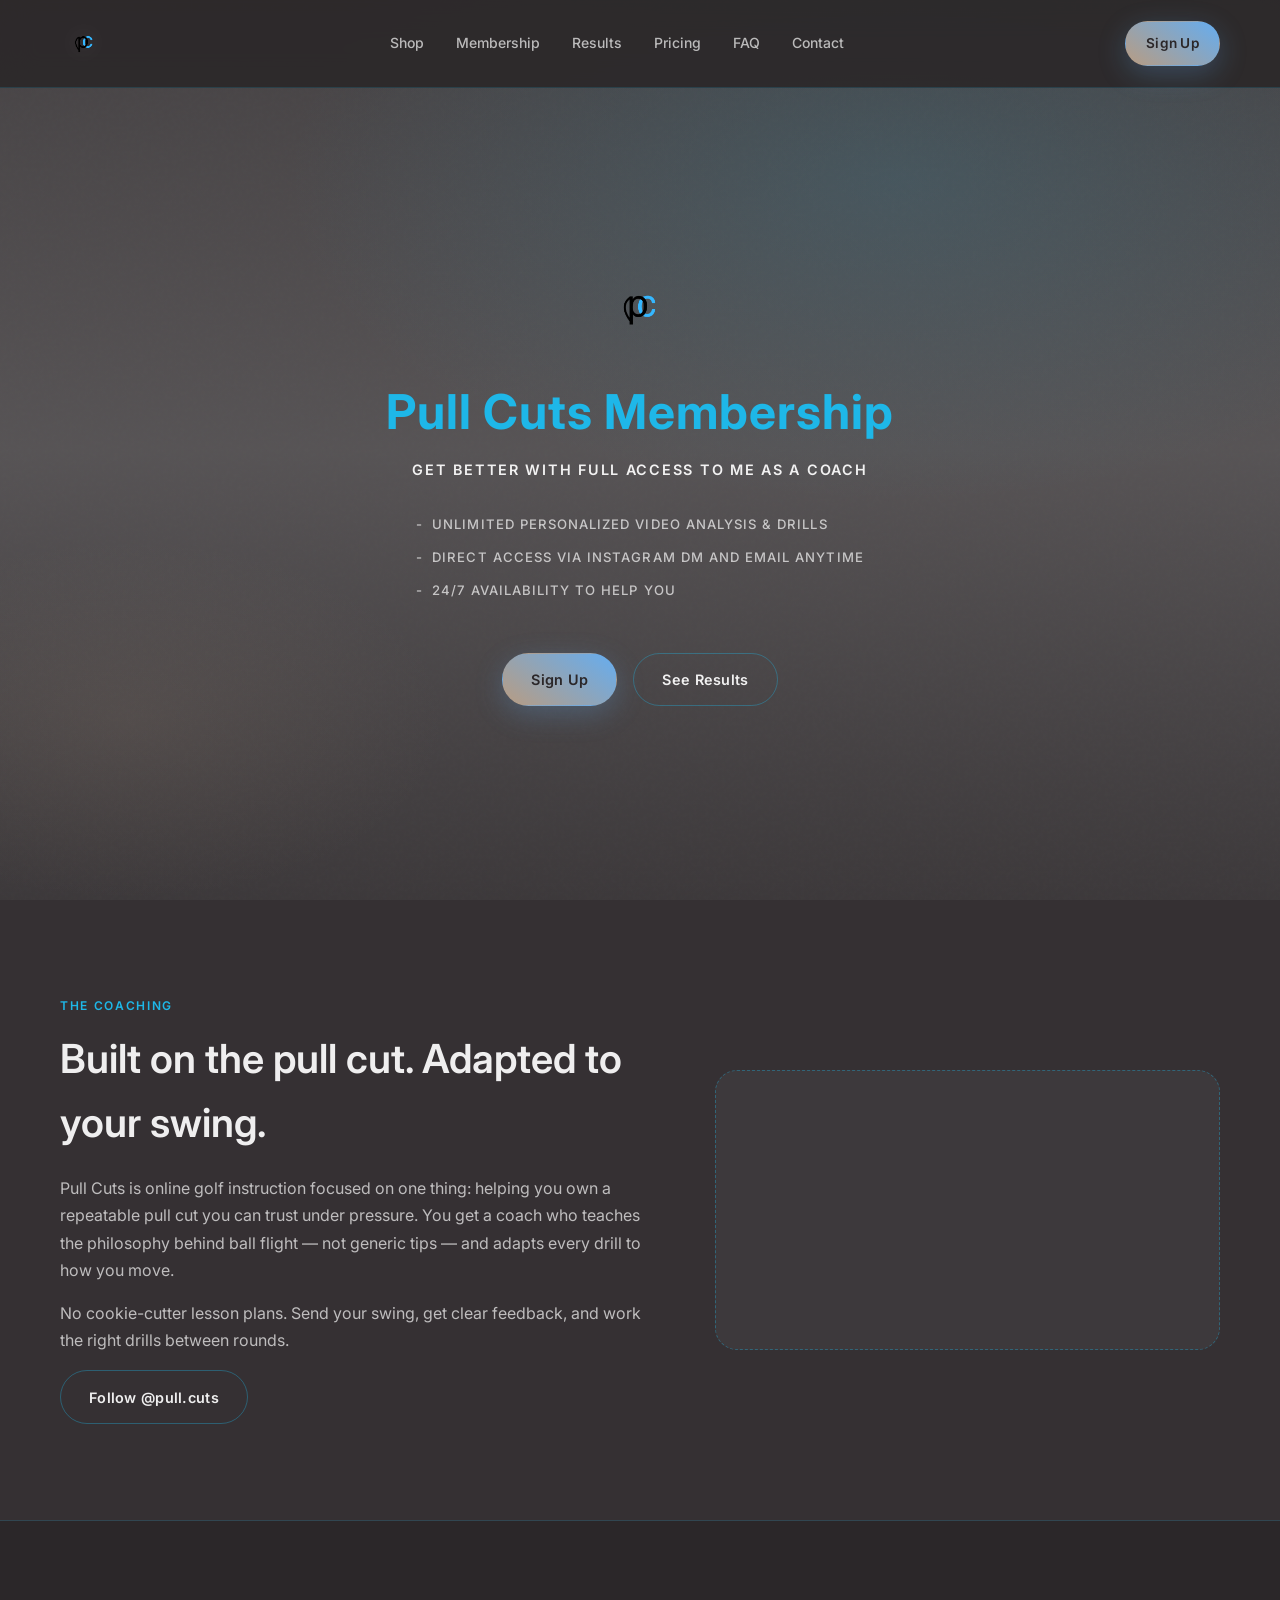
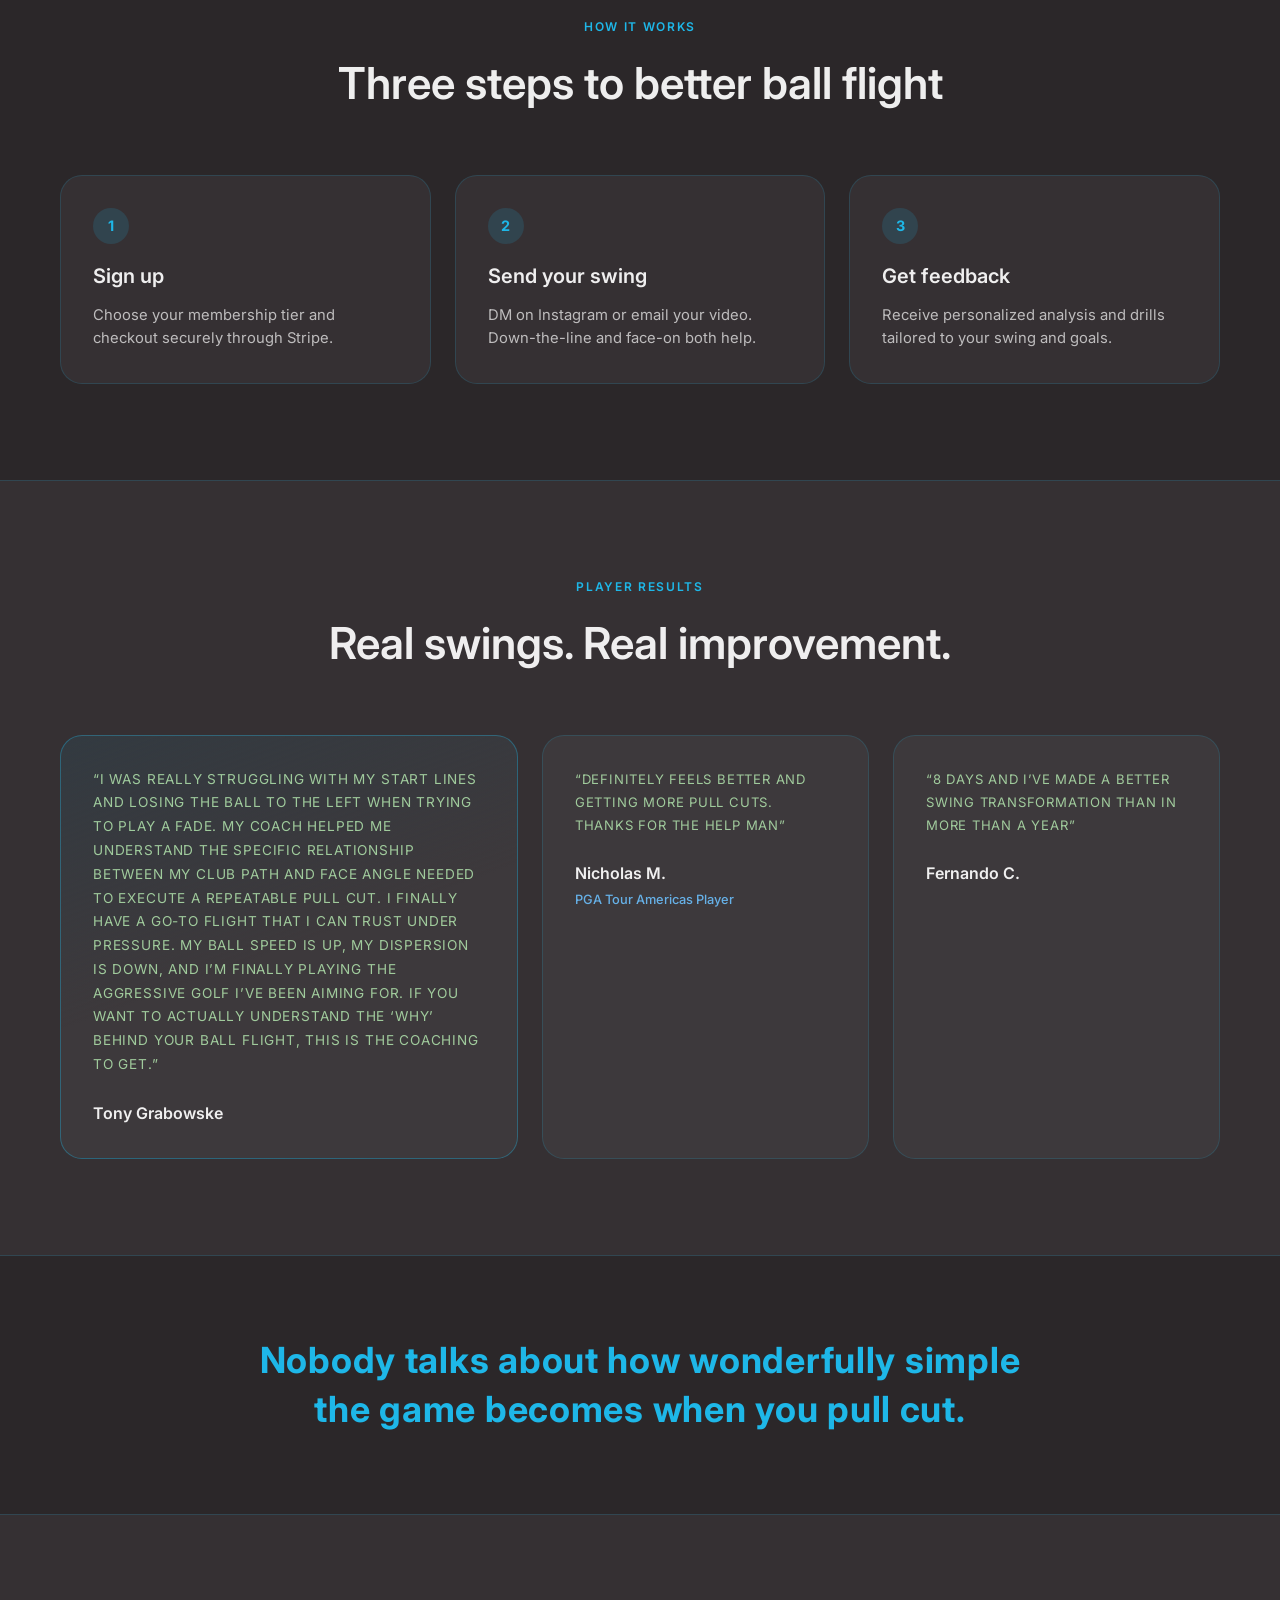
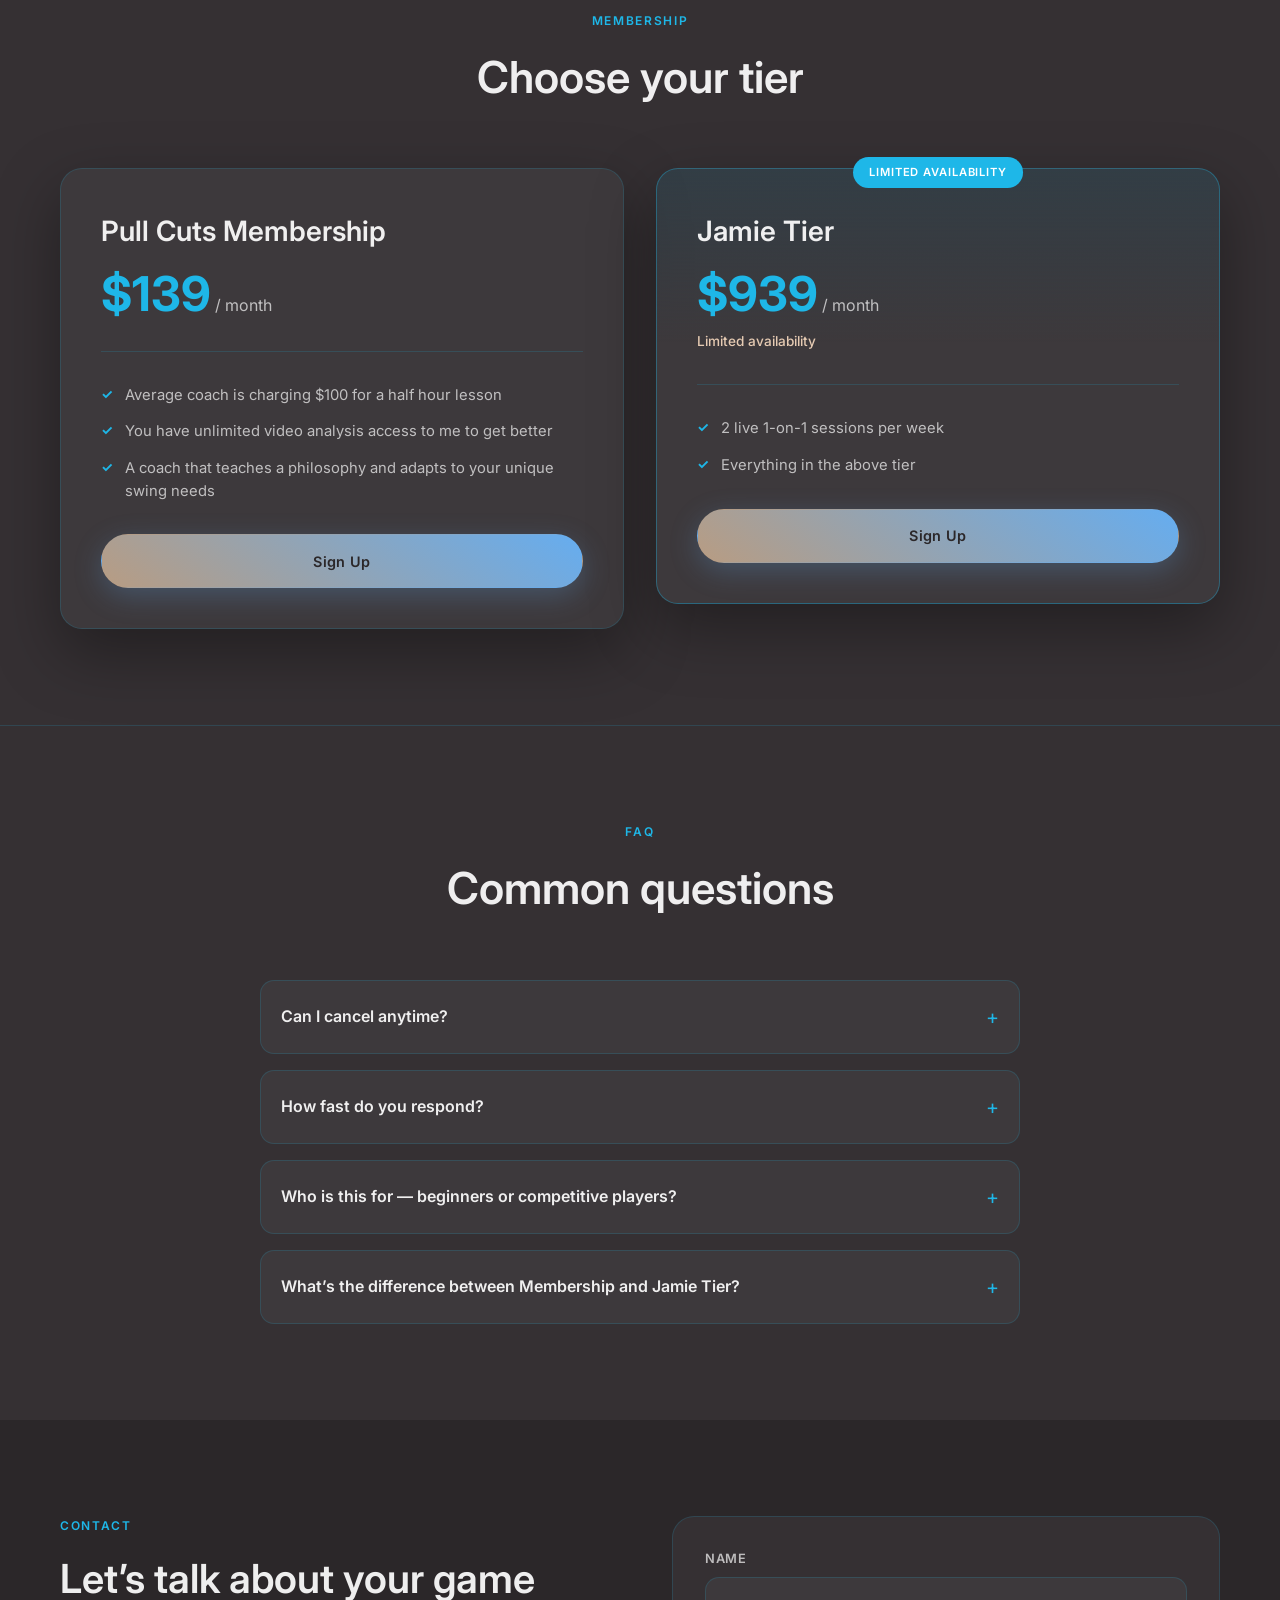
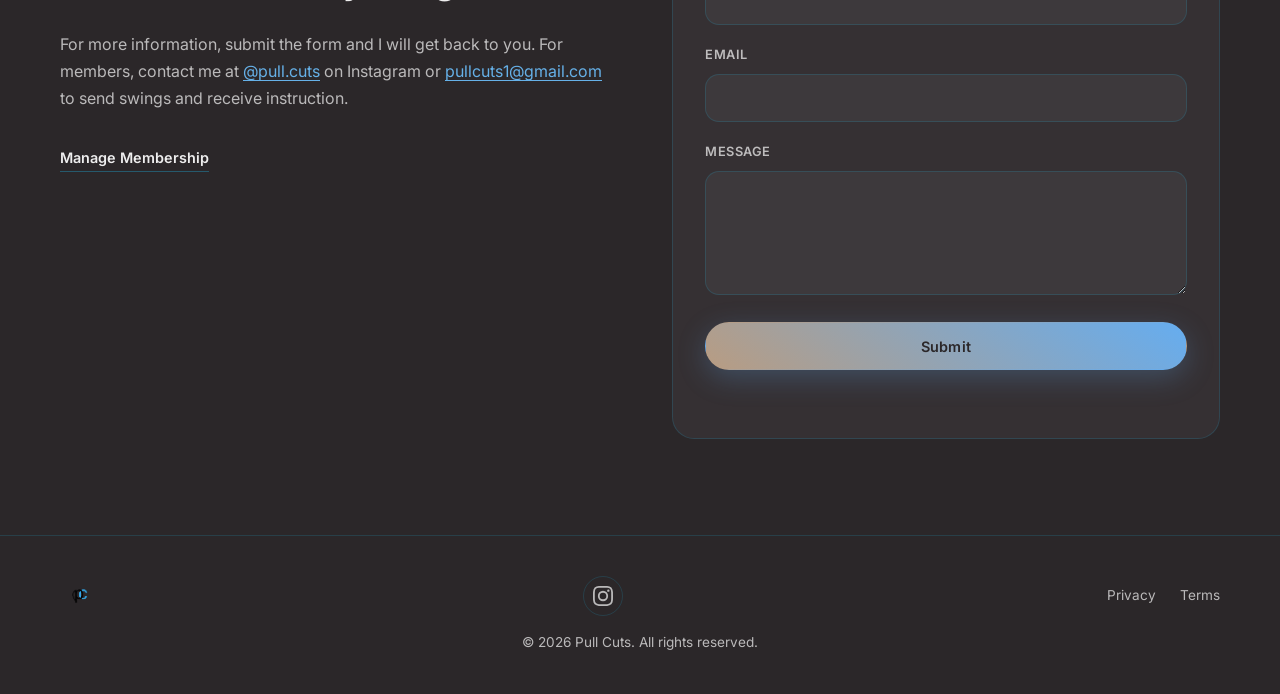
==== index.html @ 8ad73cc5 "Add FormSubmit contact form and Vercel config" ====
<!DOCTYPE html>
<html lang="en">
<head>
  <meta charset="UTF-8" />
  <meta name="viewport" content="width=device-width, initial-scale=1.0" />
  <meta name="description" content="Pull Cuts Membership — online golf coaching built around the pull cut. Unlimited video analysis, personalized drills, and direct access to your coach." />
  <title>Pull Cuts Membership | Online Golf Coaching</title>
  <link rel="canonical" href="https://pullcuts.com" />
  <meta property="og:site_name" content="Pull Cuts" />
  <meta property="og:title" content="Pull Cuts Membership | Online Golf Coaching" />
  <meta property="og:type" content="website" />
  <meta property="og:description" content="Get better with full access to pull-cut coaching. Unlimited video analysis, personalized drills, and 24/7 support." />
  <meta property="og:image" content="https://pullcuts.com/assets/images/card.jpg" />
  <meta property="og:image:type" content="image/jpeg" />
  <meta property="og:url" content="https://pullcuts.com" />
  <meta name="twitter:card" content="summary_large_image" />
  <meta name="twitter:title" content="Pull Cuts Membership | Online Golf Coaching" />
  <meta name="twitter:description" content="Get better with full access to pull-cut coaching. Unlimited video analysis, personalized drills, and 24/7 support." />
  <meta name="twitter:image" content="https://pullcuts.com/assets/images/card.jpg" />
  <link rel="icon" href="assets/images/logo.png" type="image/png" />
  <link rel="preconnect" href="https://fonts.googleapis.com" />
  <link rel="preconnect" href="https://fonts.gstatic.com" crossorigin />
  <link href="https://fonts.googleapis.com/css2?family=Inter:wght@400;500;600;700&display=swap" rel="stylesheet" />
  <link rel="stylesheet" href="styles.css" />
</head>
<body>
  <header class="site-header">
    <div class="container header-inner">
      <a href="index.html" class="logo">
        <img src="assets/images/logo.png" alt="Pull Cuts" width="161" height="77" loading="lazy" decoding="async" />
      </a>
      <nav class="nav" aria-label="Main navigation">
        <a href="https://0fpagn-va.myshopify.com/" target="_blank" rel="noopener noreferrer">Shop</a>
        <a href="#membership">Membership</a>
        <a href="#testimonials">Results</a>
        <a href="#pricing">Pricing</a>
        <a href="#faq">FAQ</a>
        <a href="#contact">Contact</a>
      </nav>
      <a href="https://buy.stripe.com/aFaaEXbLtb37dUzg8B7ss00" class="btn btn-primary btn-sm header-cta" target="_blank" rel="noopener noreferrer">Sign Up</a>
      <button class="menu-toggle" aria-label="Open menu" aria-expanded="false">
        <span></span>
        <span></span>
      </button>
    </div>
  </header>

  <main>
    <section id="membership" class="hero">
      <div class="hero-bg" aria-hidden="true"></div>
      <div class="container hero-content">
        <div class="hero-logo">
          <img src="assets/images/logo.png" alt="Pull Cuts" width="161" height="77" fetchpriority="high" decoding="async" />
        </div>
        <h1>Pull Cuts Membership</h1>
        <p class="hero-subtitle">Get better with full access to me as a coach</p>
        <ul class="hero-benefits">
          <li>Unlimited personalized video analysis &amp; drills</li>
          <li>Direct access via Instagram DM and email anytime</li>
          <li>24/7 availability to help you</li>
        </ul>
        <div class="hero-actions">
          <a href="https://buy.stripe.com/aFaaEXbLtb37dUzg8B7ss00" class="btn btn-primary" target="_blank" rel="noopener noreferrer">Sign Up</a>
          <a href="#testimonials" class="btn btn-ghost">See Results</a>
        </div>
      </div>
    </section>

    <section id="about" class="about">
      <div class="container about-grid">
        <div class="about-content">
          <p class="eyebrow">The Coaching</p>
          <h2>Built on the pull cut. Adapted to your swing.</h2>
          <p class="about-desc">Pull Cuts is online golf instruction focused on one thing: helping you own a repeatable pull cut you can trust under pressure. You get a coach who teaches the philosophy behind ball flight — not generic tips — and adapts every drill to how you move.</p>
          <p class="about-desc">No cookie-cutter lesson plans. Send your swing, get clear feedback, and work the right drills between rounds.</p>
          <a href="https://instagram.com/pull.cuts" class="btn btn-ghost" target="_blank" rel="noopener noreferrer">Follow @pull.cuts</a>
        </div>
        <div class="about-media" aria-hidden="true">
          <!-- drop coach-photo.jpg or embed sample swing analysis video here -->
        </div>
      </div>
    </section>

    <section id="how-it-works" class="how-it-works">
      <div class="container">
        <div class="section-header">
          <p class="eyebrow">How It Works</p>
          <h2>Three steps to better ball flight</h2>
        </div>
        <ol class="steps-grid">
          <li class="step-card">
            <span class="step-number">1</span>
            <h3>Sign up</h3>
            <p>Choose your membership tier and checkout securely through Stripe.</p>
          </li>
          <li class="step-card">
            <span class="step-number">2</span>
            <h3>Send your swing</h3>
            <p>DM on Instagram or email your video. Down-the-line and face-on both help.</p>
          </li>
          <li class="step-card">
            <span class="step-number">3</span>
            <h3>Get feedback</h3>
            <p>Receive personalized analysis and drills tailored to your swing and goals.</p>
          </li>
        </ol>
      </div>
    </section>

    <section id="testimonials" class="testimonials">
      <div class="container">
        <div class="section-header">
          <p class="eyebrow">Player Results</p>
          <h2>Real swings. Real improvement.</h2>
        </div>
        <div class="testimonial-grid">
          <blockquote class="testimonial-card featured">
            <p class="quote">&ldquo;I was really struggling with my start lines and losing the ball to the left when trying to play a fade. My coach helped me understand the specific relationship between my club path and face angle needed to execute a repeatable pull cut. I finally have a go-to flight that I can trust under pressure. My ball speed is up, my dispersion is down, and I&rsquo;m finally playing the aggressive golf I&rsquo;ve been aiming for. If you want to actually understand the &lsquo;why&rsquo; behind your ball flight, this is the coaching to get.&rdquo;</p>
            <footer>
              <cite>Tony Grabowske</cite>
            </footer>
          </blockquote>
          <blockquote class="testimonial-card">
            <p class="quote">&ldquo;Definitely feels better and getting more pull cuts. Thanks for the help man&rdquo;</p>
            <footer>
              <cite>Nicholas M.</cite>
              <span class="role">PGA Tour Americas Player</span>
            </footer>
          </blockquote>
          <blockquote class="testimonial-card">
            <p class="quote">&ldquo;8 days and I&rsquo;ve made a better swing transformation than in more than a year&rdquo;</p>
            <footer>
              <cite>Fernando C.</cite>
            </footer>
          </blockquote>
        </div>
      </div>
    </section>

    <section class="philosophy">
      <div class="container philosophy-inner">
        <p class="philosophy-quote">Nobody talks about how wonderfully simple the game becomes when you pull cut.</p>
      </div>
    </section>

    <section id="pricing" class="pricing">
      <div class="container">
        <div class="section-header">
          <p class="eyebrow">Membership</p>
          <h2>Choose your tier</h2>
        </div>
        <div class="pricing-grid">
          <article class="pricing-card">
            <div class="pricing-header">
              <h3>Pull Cuts Membership</h3>
              <div class="price">
                <span class="amount">$139</span>
                <span class="period">/ month</span>
              </div>
            </div>
            <ul class="pricing-features">
              <li>Average coach is charging $100 for a half hour lesson</li>
              <li>You have unlimited video analysis access to me to get better</li>
              <li>A coach that teaches a philosophy and adapts to your unique swing needs</li>
            </ul>
            <a href="https://buy.stripe.com/aFaaEXbLtb37dUzg8B7ss00" class="btn btn-primary btn-block" target="_blank" rel="noopener noreferrer">Sign Up</a>
          </article>

          <article class="pricing-card featured">
            <div class="badge">Limited Availability</div>
            <div class="pricing-header">
              <h3>Jamie Tier</h3>
              <div class="price">
                <span class="amount">$939</span>
                <span class="period">/ month</span>
              </div>
              <p class="slots">Limited availability</p>
            </div>
            <ul class="pricing-features">
              <li>2 live 1-on-1 sessions per week</li>
              <li>Everything in the above tier</li>
            </ul>
            <a href="https://buy.stripe.com/14A6oHeXF8UZbMr09D7ss01" class="btn btn-primary btn-block" target="_blank" rel="noopener noreferrer">Sign Up</a>
          </article>
        </div>
      </div>
    </section>

    <section id="faq" class="faq">
      <div class="container">
        <div class="section-header">
          <p class="eyebrow">FAQ</p>
          <h2>Common questions</h2>
        </div>
        <div class="faq-list">
          <details class="faq-item">
            <summary>Can I cancel anytime?</summary>
            <p>Yes. Manage your subscription through the Stripe billing portal. You can cancel before your next billing cycle — no long-term contracts.</p>
          </details>
          <details class="faq-item">
            <summary>How fast do you respond?</summary>
            <p>Most swing reviews are returned within 24–48 hours. Jamie Tier members with live sessions get priority scheduling for weekly calls.</p>
          </details>
          <details class="faq-item">
            <summary>Who is this for — beginners or competitive players?</summary>
            <p>Both. The pull-cut philosophy scales from players learning ball-flight basics to competitive golfers who need a trusted shot shape under pressure.</p>
          </details>
          <details class="faq-item">
            <summary>What&rsquo;s the difference between Membership and Jamie Tier?</summary>
            <p>Membership ($139/mo) includes unlimited async video analysis and drills via Instagram or email. Jamie Tier ($939/mo) adds two live 1-on-1 sessions per week on top of everything in Membership.</p>
          </details>
        </div>
      </div>
    </section>

    <section id="contact" class="contact">
      <div class="container contact-grid">
        <div class="contact-info">
          <p class="eyebrow">Contact</p>
          <h2>Let&rsquo;s talk about your game</h2>
          <p class="contact-desc">For more information, submit the form and I will get back to you. For members, contact me at <a href="https://instagram.com/pull.cuts" target="_blank" rel="noopener noreferrer">@pull.cuts</a> on Instagram or <a href="mailto:pullcuts1@gmail.com">pullcuts1@gmail.com</a> to send swings and receive instruction.</p>
          <a href="https://billing.stripe.com/p/login/aFaaEXbLtb37dUzg8B7ss00" class="manage-link" target="_blank" rel="noopener noreferrer">Manage Membership</a>
        </div>
        <form class="contact-form" id="contact-form" action="https://formsubmit.co/pullcuts1@gmail.com" method="POST" novalidate>
          <input type="hidden" name="_subject" value="Pull Cuts Inquiry" />
          <input type="hidden" name="_captcha" value="false" />
          <input type="hidden" name="_template" value="table" />
          <input type="text" name="_honey" class="form-honeypot" tabindex="-1" autocomplete="off" aria-hidden="true" />
          <div class="form-group">
            <label for="name">Name</label>
            <input type="text" id="name" name="name" required autocomplete="name" />
          </div>
          <div class="form-group">
            <label for="email">Email</label>
            <input type="email" id="email" name="email" required autocomplete="email" />
          </div>
          <div class="form-group">
            <label for="message">Message</label>
            <textarea id="message" name="message" rows="5" required></textarea>
          </div>
          <button type="submit" class="btn btn-primary btn-block">Submit</button>
          <p class="form-status" id="form-status" role="status" aria-live="polite"></p>
        </form>
      </div>
    </section>
  </main>

  <footer class="site-footer">
    <div class="container footer-inner">
      <a href="index.html" class="footer-brand">
        <img src="assets/images/logo.png" alt="Pull Cuts" width="120" height="57" loading="lazy" decoding="async" />
      </a>
      <ul class="footer-social">
        <li>
          <a href="https://instagram.com/pull.cuts" target="_blank" rel="noopener noreferrer" aria-label="Pull Cuts on Instagram">
            <svg width="20" height="20" viewBox="0 0 24 24" fill="currentColor" aria-hidden="true">
              <path d="M12 2.163c3.204 0 3.584.012 4.85.07 3.252.148 4.771 1.691 4.919 4.919.058 1.265.069 1.645.069 4.849 0 3.205-.012 3.584-.069 4.849-.149 3.225-1.664 4.771-4.919 4.919-1.266.058-1.644.07-4.85.07-3.204 0-3.584-.012-4.849-.07-3.26-.149-4.771-1.699-4.919-4.92-.058-1.265-.07-1.644-.07-4.849 0-3.204.013-3.583.07-4.849.149-3.227 1.664-4.771 4.919-4.919 1.266-.057 1.645-.069 4.849-.069zM12 0C8.741 0 8.333.014 7.053.072 2.695.272.273 2.69.073 7.052.014 8.333 0 8.741 0 12c0 3.259.014 3.668.072 4.948.2 4.358 2.618 6.78 6.98 6.98C8.333 23.986 8.741 24 12 24c3.259 0 3.668-.014 4.948-.072 4.354-.2 6.782-2.618 6.979-6.98.059-1.28.073-1.689.073-4.948 0-3.259-.014-3.667-.072-4.947-.196-4.354-2.617-6.78-6.979-6.98C15.668.014 15.259 0 12 0zm0 5.838a6.162 6.162 0 100 12.324 6.162 6.162 0 000-12.324zM12 16a4 4 0 110-8 4 4 0 010 8zm6.406-11.845a1.44 1.44 0 100 2.881 1.44 1.44 0 000-2.881z"/>
            </svg>
          </a>
        </li>
      </ul>
      <nav class="footer-legal" aria-label="Legal">
        <a href="privacy.html">Privacy</a>
        <a href="terms.html">Terms</a>
      </nav>
      <p class="copyright">&copy; <span id="year"></span> Pull Cuts. All rights reserved.</p>
    </div>
  </footer>

  <script src="script.js"></script>
</body>
</html>
---- styles.css ----
:root {
  --bg-deep: #2b2729;
  --bg-card: #353033;
  --bg-elevated: #3d393c;
  --border: rgba(30, 183, 232, 0.16);
  --border-strong: rgba(30, 183, 232, 0.35);
  --cyan: #1eb7e8;
  --cyan-light: #66b1e8;
  --tan: #b89c82;
  --tan-light: #e6cbb3;
  --testimonial: #b1e3ac;
  --text: rgba(255, 255, 255, 0.92);
  --text-muted: rgba(255, 255, 255, 0.68);
  --white: #ffffff;
  --shadow: 0 24px 64px rgba(0, 0, 0, 0.35);
  --radius: 14px;
  --radius-lg: 22px;
  --font-display: "Inter", system-ui, sans-serif;
  --font-body: "Inter", system-ui, sans-serif;
  --max-width: 1160px;
  --header-height: 88px;
}

*,
*::before,
*::after {
  box-sizing: border-box;
  margin: 0;
  padding: 0;
}

html {
  scroll-behavior: smooth;
}

[id] {
  scroll-margin-top: calc(var(--header-height) + 1rem);
}

@media (prefers-reduced-motion: reduce) {
  html {
    scroll-behavior: auto;
  }

  *,
  *::before,
  *::after {
    animation-duration: 0.01ms !important;
    animation-iteration-count: 1 !important;
    transition-duration: 0.01ms !important;
  }

  .btn:hover {
    transform: none;
  }
}

body {
  font-family: var(--font-body);
  background: var(--bg-deep);
  color: var(--text);
  line-height: 1.6;
  -webkit-font-smoothing: antialiased;
}

img {
  max-width: 100%;
  display: block;
}

a {
  color: var(--cyan-light);
  text-decoration: none;
  transition: color 0.2s ease;
}

a:hover {
  color: var(--white);
}

.container {
  width: min(100% - 2.5rem, var(--max-width));
  margin-inline: auto;
}

.eyebrow {
  font-size: 0.75rem;
  font-weight: 600;
  letter-spacing: 0.14em;
  text-transform: uppercase;
  color: var(--cyan);
  margin-bottom: 0.75rem;
}

/* Buttons */

.btn {
  display: inline-flex;
  align-items: center;
  justify-content: center;
  gap: 0.5rem;
  padding: 0.9rem 1.75rem;
  border-radius: 999px;
  font-family: var(--font-body);
  font-size: 0.9rem;
  font-weight: 600;
  letter-spacing: 0.02em;
  border: 1px solid transparent;
  cursor: pointer;
  transition: transform 0.2s ease, background 0.2s ease, border-color 0.2s ease, box-shadow 0.2s ease;
}

.btn:hover {
  transform: translateY(-1px);
}

.btn-primary {
  background: linear-gradient(215deg, #65adf0 0%, var(--tan) 100%);
  color: #2b2729;
  box-shadow: 0 8px 28px rgba(101, 173, 240, 0.25);
}

.btn-primary:hover {
  color: #2b2729;
  box-shadow: 0 12px 36px rgba(101, 173, 240, 0.35);
}

.btn-ghost {
  background: transparent;
  color: var(--text);
  border-color: var(--border-strong);
}

.btn-ghost:hover {
  background: rgba(255, 255, 255, 0.04);
  color: var(--white);
}

.btn-sm {
  padding: 0.65rem 1.25rem;
  font-size: 0.85rem;
}

.btn-block {
  width: 100%;
}

/* Header */

.site-header {
  position: fixed;
  top: 0;
  left: 0;
  right: 0;
  z-index: 100;
  height: var(--header-height);
  background: rgba(43, 39, 41, 0.9);
  backdrop-filter: blur(16px);
  border-bottom: 1px solid var(--border);
}

.header-inner {
  display: flex;
  align-items: center;
  justify-content: space-between;
  height: 100%;
  gap: 1.5rem;
}

.logo {
  display: flex;
  align-items: center;
  flex-shrink: 0;
}

.logo img {
  height: 48px;
  width: auto;
  display: block;
}

.site-header .logo img {
  filter: drop-shadow(0 0 12px rgba(255, 255, 255, 0.15));
}

.nav {
  display: flex;
  gap: 2rem;
}

.nav a {
  color: var(--text-muted);
  font-size: 0.875rem;
  font-weight: 500;
}

.nav a:hover {
  color: var(--text);
}

.menu-toggle {
  display: none;
  flex-direction: column;
  gap: 6px;
  background: none;
  border: none;
  cursor: pointer;
  padding: 4px;
}

.menu-toggle span {
  display: block;
  width: 22px;
  height: 2px;
  background: var(--text);
  border-radius: 2px;
  transition: transform 0.2s ease, opacity 0.2s ease;
}

/* Hero */

.hero {
  position: relative;
  min-height: 100vh;
  display: flex;
  align-items: center;
  padding: calc(var(--header-height) + 4rem) 0 5rem;
  overflow: hidden;
}

.hero-bg {
  position: absolute;
  inset: 0;
  background:
    radial-gradient(ellipse 80% 60% at 70% 20%, rgba(30, 183, 232, 0.12) 0%, transparent 60%),
    radial-gradient(ellipse 50% 40% at 10% 80%, rgba(184, 156, 130, 0.1) 0%, transparent 50%),
    linear-gradient(180deg, rgba(43, 39, 41, 0.88) 0%, rgba(49, 45, 47, 0.82) 50%, rgba(43, 39, 41, 0.92) 100%),
    url("assets/images/hero-bg.jpg") center / cover no-repeat;
}

.hero-bg::after {
  content: "";
  position: absolute;
  inset: 0;
  background-image: url("data:image/svg+xml,%3Csvg viewBox='0 0 256 256' xmlns='http://www.w3.org/2000/svg'%3E%3Cfilter id='n'%3E%3CfeTurbulence type='fractalNoise' baseFrequency='0.85' numOctaves='4' stitchTiles='stitch'/%3E%3C/filter%3E%3Crect width='100%25' height='100%25' filter='url(%23n)' opacity='0.04'/%3E%3C/svg%3E");
  opacity: 0.5;
  pointer-events: none;
}

.hero-content {
  position: relative;
  max-width: 760px;
  margin-inline: auto;
  text-align: center;
}

.hero-logo {
  display: flex;
  justify-content: center;
  margin-bottom: 2rem;
}

.hero-logo img {
  height: clamp(64px, 12vw, 88px);
  width: auto;
}

.hero h1 {
  font-family: var(--font-display);
  font-size: clamp(2rem, 5vw, 3rem);
  font-weight: 700;
  line-height: 1.1;
  letter-spacing: 0.02em;
  color: var(--cyan);
  margin-bottom: 1.25rem;
}

.hero-subtitle {
  font-size: 0.9rem;
  font-weight: 600;
  letter-spacing: 0.12em;
  text-transform: uppercase;
  color: var(--text);
  margin-bottom: 2rem;
}

.hero-benefits {
  list-style: none;
  margin-bottom: 2.5rem;
  display: inline-block;
  text-align: left;
}

.hero-benefits li {
  position: relative;
  padding-left: 1rem;
  margin-bottom: 0.75rem;
  font-size: 0.82rem;
  font-weight: 500;
  letter-spacing: 0.08em;
  text-transform: uppercase;
  color: var(--text-muted);
}

.hero-benefits li::before {
  content: "-";
  position: absolute;
  left: 0;
  color: var(--text-muted);
}

.hero-actions {
  display: flex;
  flex-wrap: wrap;
  gap: 1rem;
  justify-content: center;
}

/* About */

.about {
  padding: 6rem 0;
  background: var(--bg-card);
  border-bottom: 1px solid var(--border);
}

.about-grid {
  display: grid;
  grid-template-columns: 1.2fr 1fr;
  gap: 3rem;
  align-items: center;
}

.about-content h2 {
  font-family: var(--font-display);
  font-size: clamp(1.75rem, 3.5vw, 2.5rem);
  font-weight: 600;
  margin-bottom: 1.25rem;
}

.about-desc {
  color: var(--text-muted);
  margin-bottom: 1rem;
  line-height: 1.7;
}

.about-media {
  min-height: 280px;
  border-radius: var(--radius-lg);
  border: 1px dashed var(--border-strong);
  background: var(--bg-elevated);
}

/* How it works */

.how-it-works {
  padding: 6rem 0;
}

.steps-grid {
  list-style: none;
  display: grid;
  grid-template-columns: repeat(3, 1fr);
  gap: 1.5rem;
}

.step-card {
  background: var(--bg-card);
  border: 1px solid var(--border);
  border-radius: var(--radius-lg);
  padding: 2rem;
}

.step-number {
  display: inline-flex;
  align-items: center;
  justify-content: center;
  width: 2.25rem;
  height: 2.25rem;
  border-radius: 50%;
  background: rgba(30, 183, 232, 0.15);
  color: var(--cyan);
  font-weight: 700;
  font-size: 0.9rem;
  margin-bottom: 1rem;
}

.step-card h3 {
  font-family: var(--font-display);
  font-size: 1.25rem;
  font-weight: 600;
  margin-bottom: 0.75rem;
}

.step-card p {
  color: var(--text-muted);
  font-size: 0.925rem;
  line-height: 1.6;
}

/* Section shared */

.section-header {
  text-align: center;
  margin-bottom: 3.5rem;
}

.section-header h2 {
  font-family: var(--font-display);
  font-size: clamp(2rem, 4vw, 2.75rem);
  font-weight: 600;
}

/* Testimonials */

.testimonials {
  padding: 6rem 0;
  background: var(--bg-card);
  border-block: 1px solid var(--border);
}

.testimonial-grid {
  display: grid;
  grid-template-columns: 1.4fr 1fr 1fr;
  gap: 1.5rem;
  align-items: start;
}

.testimonial-card {
  background: var(--bg-elevated);
  border: 1px solid var(--border);
  border-radius: var(--radius-lg);
  padding: 2rem;
  height: 100%;
}

.testimonial-card.featured {
  border-color: var(--border-strong);
  background: linear-gradient(160deg, rgba(30, 183, 232, 0.08) 0%, var(--bg-elevated) 50%);
}

.testimonial-card .quote {
  font-size: 0.82rem;
  line-height: 1.75;
  letter-spacing: 0.06em;
  text-transform: uppercase;
  color: rgba(177, 227, 172, 0.86);
  margin-bottom: 1.5rem;
}

.testimonial-card.featured .quote {
  font-size: 0.85rem;
}

.testimonial-card cite {
  font-style: normal;
  font-weight: 600;
  color: var(--text);
  display: block;
}

.testimonial-card .role {
  display: block;
  font-size: 0.8rem;
  color: var(--cyan-light);
  margin-top: 0.25rem;
  font-weight: 500;
}

/* Philosophy */

.philosophy {
  padding: 5rem 0;
}

.philosophy-inner {
  text-align: center;
  max-width: 800px;
}

.philosophy-quote {
  font-family: var(--font-display);
  font-size: clamp(1.5rem, 3.5vw, 2.25rem);
  font-weight: 700;
  line-height: 1.35;
  letter-spacing: 0.02em;
  color: var(--cyan);
}

/* Pricing */

.pricing {
  padding: 6rem 0;
  background: var(--bg-card);
  border-top: 1px solid var(--border);
}

.pricing-grid {
  display: grid;
  grid-template-columns: repeat(2, 1fr);
  gap: 2rem;
  align-items: start;
}

.pricing-card {
  position: relative;
  background: var(--bg-elevated);
  border: 1px solid var(--border);
  border-radius: var(--radius-lg);
  padding: 2.5rem;
  box-shadow: var(--shadow);
}

.pricing-card.featured {
  border-color: var(--border-strong);
  background: linear-gradient(180deg, rgba(30, 183, 232, 0.1) 0%, var(--bg-elevated) 40%);
}

.pricing-card .badge {
  position: absolute;
  top: -12px;
  left: 50%;
  transform: translateX(-50%);
  background: var(--cyan);
  color: var(--white);
  font-size: 0.7rem;
  font-weight: 600;
  letter-spacing: 0.08em;
  text-transform: uppercase;
  padding: 0.4rem 1rem;
  border-radius: 999px;
  white-space: nowrap;
}

.pricing-header {
  margin-bottom: 2rem;
  padding-bottom: 2rem;
  border-bottom: 1px solid var(--border);
}

.pricing-header h3 {
  font-family: var(--font-display);
  font-size: 1.75rem;
  font-weight: 600;
  margin-bottom: 1rem;
}

.price {
  display: flex;
  align-items: baseline;
  gap: 0.25rem;
}

.price .amount {
  font-family: var(--font-display);
  font-size: 3rem;
  font-weight: 700;
  color: var(--cyan);
  line-height: 1;
}

.price .period {
  font-size: 1rem;
  color: var(--text-muted);
}

.slots {
  margin-top: 0.75rem;
  font-size: 0.85rem;
  color: var(--tan-light);
  font-weight: 500;
}

.pricing-features {
  list-style: none;
  margin-bottom: 2rem;
}

.pricing-features li {
  position: relative;
  padding-left: 1.5rem;
  margin-bottom: 0.85rem;
  font-size: 0.925rem;
  color: var(--text-muted);
  line-height: 1.55;
}

.pricing-features li::before {
  content: "✓";
  position: absolute;
  left: 0;
  color: var(--cyan);
  font-weight: 700;
  font-size: 0.85rem;
}

/* FAQ */

.faq {
  padding: 6rem 0;
  background: var(--bg-card);
  border-top: 1px solid var(--border);
}

.faq-list {
  max-width: 760px;
  margin-inline: auto;
  display: flex;
  flex-direction: column;
  gap: 1rem;
}

.faq-item {
  background: var(--bg-elevated);
  border: 1px solid var(--border);
  border-radius: var(--radius);
  padding: 0 1.25rem;
}

.faq-item summary {
  cursor: pointer;
  font-weight: 600;
  padding: 1.25rem 0;
  list-style: none;
  display: flex;
  align-items: center;
  justify-content: space-between;
  gap: 1rem;
}

.faq-item summary::-webkit-details-marker {
  display: none;
}

.faq-item summary::after {
  content: "+";
  color: var(--cyan);
  font-size: 1.25rem;
  font-weight: 400;
  flex-shrink: 0;
}

.faq-item[open] summary::after {
  content: "−";
}

.faq-item p {
  color: var(--text-muted);
  padding-bottom: 1.25rem;
  line-height: 1.65;
  font-size: 0.925rem;
}

/* Contact */

.contact {
  padding: 6rem 0;
}

.contact-grid {
  display: grid;
  grid-template-columns: 1fr 1fr;
  gap: 4rem;
  align-items: start;
}

.contact-info h2 {
  font-family: var(--font-display);
  font-size: clamp(2rem, 3.5vw, 2.5rem);
  font-weight: 600;
  margin-bottom: 1.25rem;
}

.contact-desc {
  color: var(--text-muted);
  margin-bottom: 2rem;
  line-height: 1.7;
}

.contact-desc a {
  color: var(--cyan-light);
  text-decoration: underline;
  text-underline-offset: 3px;
}

.manage-link {
  display: inline-flex;
  align-items: center;
  font-weight: 600;
  font-size: 0.9rem;
  color: var(--text);
  border-bottom: 1px solid var(--border-strong);
  padding-bottom: 2px;
}

.manage-link:hover {
  color: var(--cyan-light);
  border-color: var(--cyan);
}

.contact-form {
  background: var(--bg-card);
  border: 1px solid var(--border);
  border-radius: var(--radius-lg);
  padding: 2rem;
}

.form-group {
  margin-bottom: 1.25rem;
}

.form-group label {
  display: block;
  font-size: 0.8rem;
  font-weight: 600;
  letter-spacing: 0.04em;
  text-transform: uppercase;
  color: var(--text-muted);
  margin-bottom: 0.5rem;
}

.form-group input,
.form-group textarea {
  width: 100%;
  padding: 0.85rem 1rem;
  background: var(--bg-elevated);
  border: 1px solid var(--border);
  border-radius: var(--radius);
  color: var(--text);
  font-family: var(--font-body);
  font-size: 0.95rem;
  transition: border-color 0.2s ease, box-shadow 0.2s ease;
}

.form-group input:focus,
.form-group textarea:focus {
  outline: none;
  border-color: var(--cyan);
  box-shadow: 0 0 0 3px rgba(30, 183, 232, 0.15);
}

.form-group textarea {
  resize: vertical;
  min-height: 120px;
}

.form-status {
  margin-top: 1rem;
  font-size: 0.875rem;
  text-align: center;
  min-height: 1.25rem;
}

.form-status.success {
  color: #6ecf9a;
}

.form-status.error {
  color: #e88b8b;
}

.form-honeypot {
  position: absolute;
  left: -9999px;
  width: 1px;
  height: 1px;
  overflow: hidden;
}

/* Legal pages */

.legal-page {
  padding: calc(var(--header-height) + 4rem) 0 6rem;
}

.legal-content {
  max-width: 720px;
}

.legal-content h1 {
  font-family: var(--font-display);
  font-size: clamp(2rem, 4vw, 2.75rem);
  font-weight: 600;
  margin-bottom: 0.5rem;
}

.legal-updated {
  color: var(--text-muted);
  font-size: 0.9rem;
  margin-bottom: 2.5rem;
}

.legal-content section {
  margin-bottom: 2rem;
}

.legal-content h2 {
  font-size: 1.25rem;
  font-weight: 600;
  margin-bottom: 0.75rem;
  color: var(--cyan);
}

.legal-content p,
.legal-content li {
  color: var(--text-muted);
  line-height: 1.7;
  margin-bottom: 0.75rem;
}

.legal-content ul {
  padding-left: 1.25rem;
  margin-bottom: 1rem;
}

.legal-back {
  margin-top: 3rem;
  padding-top: 2rem;
  border-top: 1px solid var(--border);
}

/* Footer */

.site-footer {
  padding: 2.5rem 0;
  border-top: 1px solid var(--border);
  background: var(--bg-deep);
}

.footer-inner {
  display: grid;
  grid-template-columns: auto 1fr auto;
  grid-template-areas:
    "brand social legal"
    "copyright copyright copyright";
  align-items: center;
  gap: 1rem 2rem;
}

.footer-brand {
  grid-area: brand;
  display: flex;
  align-items: center;
}

.footer-brand img {
  height: 40px;
  width: auto;
  opacity: 0.9;
}

.footer-social {
  grid-area: social;
  list-style: none;
  display: flex;
  justify-content: center;
  gap: 0.75rem;
}

.footer-social a {
  display: inline-flex;
  align-items: center;
  justify-content: center;
  width: 2.5rem;
  height: 2.5rem;
  border-radius: 50%;
  border: 1px solid var(--border);
  color: var(--text-muted);
  transition: border-color 0.2s ease, color 0.2s ease;
}

.footer-social a:hover {
  border-color: var(--cyan);
  color: var(--white);
}

.footer-legal {
  grid-area: legal;
  display: flex;
  justify-content: flex-end;
  gap: 1.5rem;
}

.footer-legal a {
  font-size: 0.85rem;
  color: var(--text-muted);
}

.copyright {
  grid-area: copyright;
  text-align: center;
  font-size: 0.85rem;
  color: var(--text-muted);
}

/* Mobile nav */

@media (max-width: 900px) {
  .about-grid,
  .steps-grid {
    grid-template-columns: 1fr;
  }

  .about-media {
    min-height: 200px;
  }

  .testimonial-grid {
    grid-template-columns: 1fr;
  }

  .pricing-grid,
  .contact-grid {
    grid-template-columns: 1fr;
    gap: 2.5rem;
  }

  .contact-grid {
    gap: 2.5rem;
  }
}

@media (max-width: 768px) {
  .nav {
    display: none;
    position: absolute;
    top: var(--header-height);
    left: 0;
    right: 0;
    flex-direction: column;
    gap: 0;
    background: rgba(43, 39, 41, 0.97);
    border-bottom: 1px solid var(--border);
    padding: 1rem 0;
  }

  .nav.open {
    display: flex;
  }

  .nav a {
    padding: 0.85rem 1.25rem;
    border-bottom: 1px solid var(--border);
  }

  .header-cta {
    display: none;
  }

  .menu-toggle {
    display: flex;
  }

  .menu-toggle[aria-expanded="true"] span:first-child {
    transform: translateY(4px) rotate(45deg);
  }

  .menu-toggle[aria-expanded="true"] span:last-child {
    transform: translateY(-4px) rotate(-45deg);
  }

  .footer-inner {
    grid-template-columns: 1fr;
    grid-template-areas:
      "brand"
      "social"
      "legal"
      "copyright";
    text-align: center;
  }

  .footer-brand,
  .footer-social,
  .footer-legal {
    justify-content: center;
  }
}
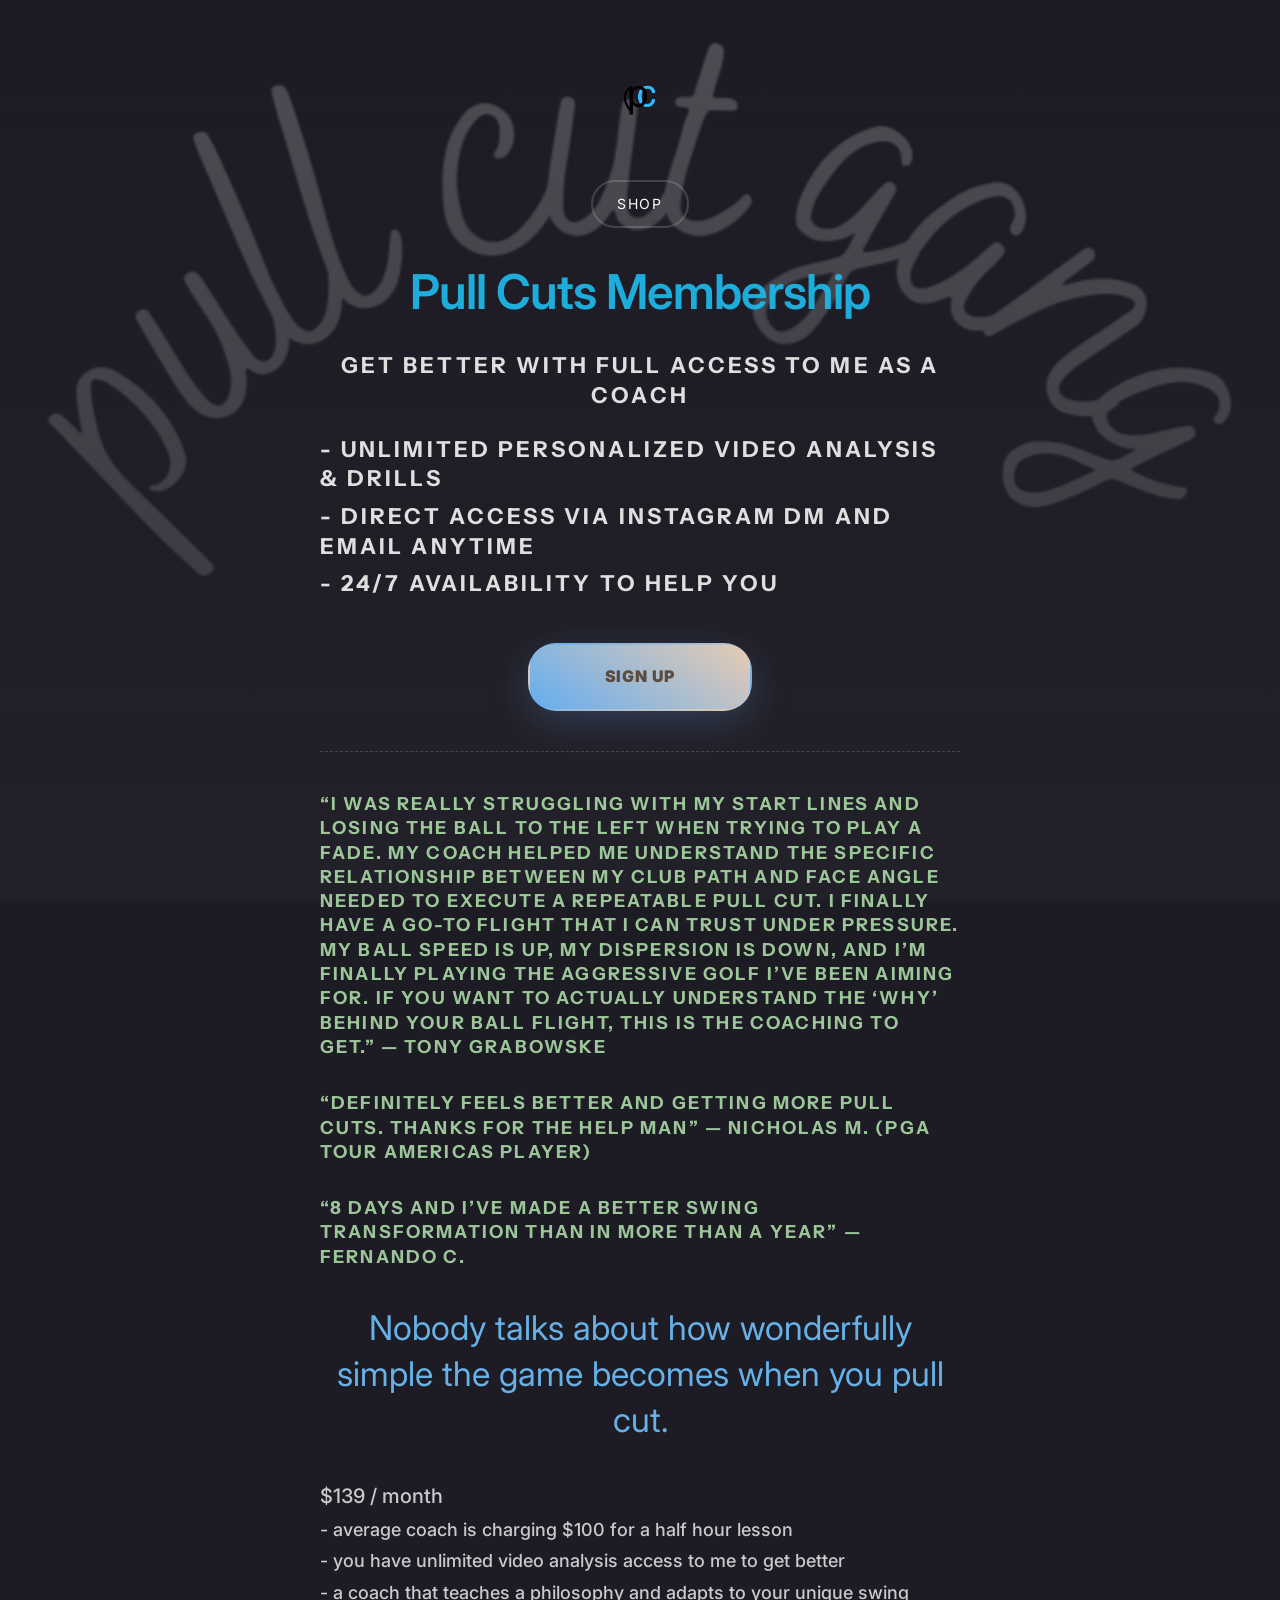
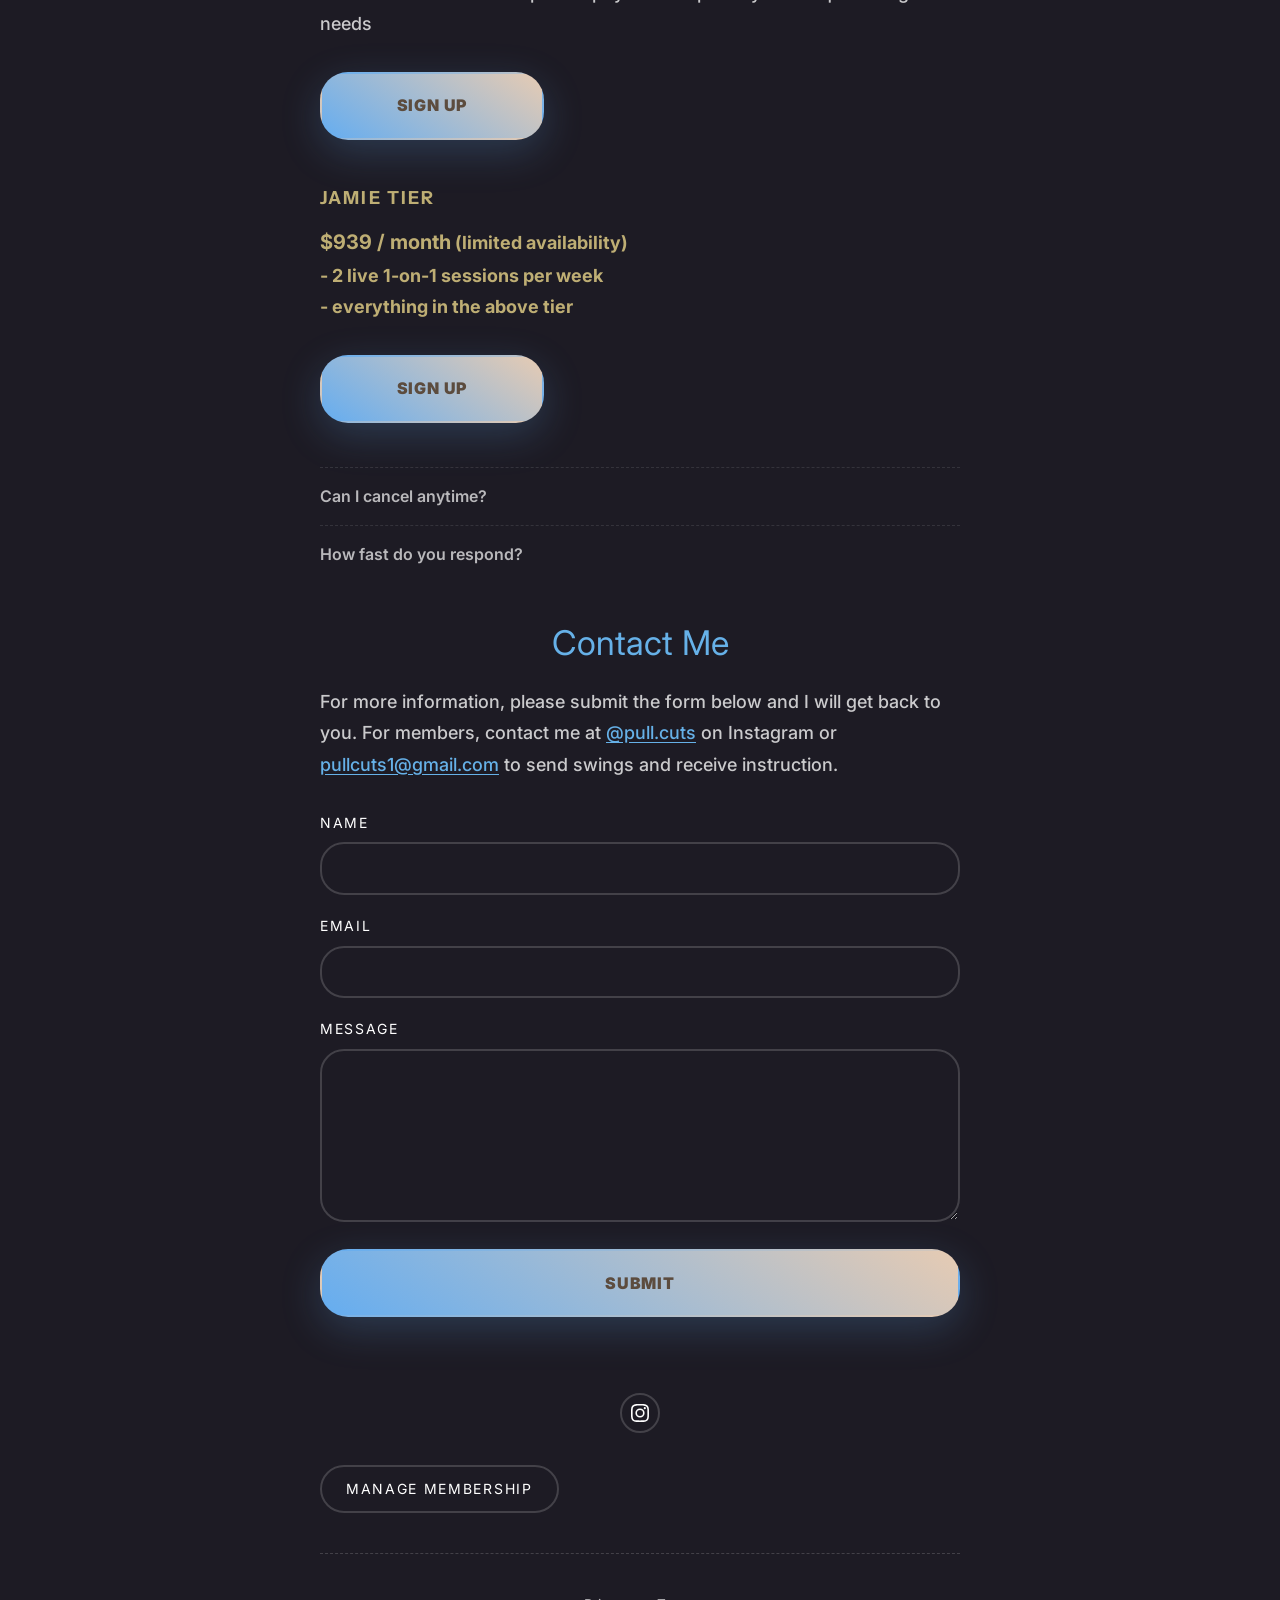
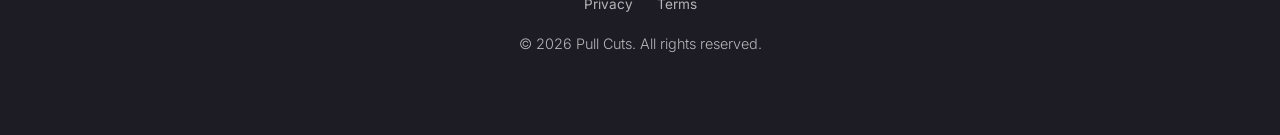
==== commit 82475fb2: "Restore Carrd-style visual design with full golf background and centered layout Co-authored-by: Curs" ====
--- a/index.html
+++ b/index.html
@@ -11,216 +11,81 @@
   <meta property="og:type" content="website" />
   <meta property="og:description" content="Get better with full access to pull-cut coaching. Unlimited video analysis, personalized drills, and 24/7 support." />
   <meta property="og:image" content="https://pullcuts.com/assets/images/card.jpg" />
-  <meta property="og:image:type" content="image/jpeg" />
   <meta property="og:url" content="https://pullcuts.com" />
   <meta name="twitter:card" content="summary_large_image" />
-  <meta name="twitter:title" content="Pull Cuts Membership | Online Golf Coaching" />
-  <meta name="twitter:description" content="Get better with full access to pull-cut coaching. Unlimited video analysis, personalized drills, and 24/7 support." />
-  <meta name="twitter:image" content="https://pullcuts.com/assets/images/card.jpg" />
   <link rel="icon" href="assets/images/logo.png" type="image/png" />
   <link rel="preconnect" href="https://fonts.googleapis.com" />
   <link rel="preconnect" href="https://fonts.gstatic.com" crossorigin />
-  <link href="https://fonts.googleapis.com/css2?family=Inter:wght@400;500;600;700&display=swap" rel="stylesheet" />
+  <link href="https://fonts.googleapis.com/css2?family=Instrument+Sans:wght@700&family=Inter:wght@300;400;500;600;700;800;900&display=swap" rel="stylesheet" />
   <link rel="stylesheet" href="styles.css" />
 </head>
 <body>
-  <header class="site-header">
-    <div class="container header-inner">
-      <a href="index.html" class="logo">
-        <img src="assets/images/logo.png" alt="Pull Cuts" width="161" height="77" loading="lazy" decoding="async" />
-      </a>
-      <nav class="nav" aria-label="Main navigation">
-        <a href="https://0fpagn-va.myshopify.com/" target="_blank" rel="noopener noreferrer">Shop</a>
-        <a href="#membership">Membership</a>
-        <a href="#testimonials">Results</a>
-        <a href="#pricing">Pricing</a>
-        <a href="#faq">FAQ</a>
-        <a href="#contact">Contact</a>
-      </nav>
-      <a href="https://buy.stripe.com/aFaaEXbLtb37dUzg8B7ss00" class="btn btn-primary btn-sm header-cta" target="_blank" rel="noopener noreferrer">Sign Up</a>
-      <button class="menu-toggle" aria-label="Open menu" aria-expanded="false">
-        <span></span>
-        <span></span>
-      </button>
-    </div>
-  </header>
+  <div class="page-bg" aria-hidden="true"></div>
 
-  <main>
-    <section id="membership" class="hero">
-      <div class="hero-bg" aria-hidden="true"></div>
-      <div class="container hero-content">
-        <div class="hero-logo">
-          <img src="assets/images/logo.png" alt="Pull Cuts" width="161" height="77" fetchpriority="high" decoding="async" />
-        </div>
-        <h1>Pull Cuts Membership</h1>
-        <p class="hero-subtitle">Get better with full access to me as a coach</p>
-        <ul class="hero-benefits">
+  <main class="site-main">
+    <div class="inner">
+      <header class="page-header">
+        <a href="index.html" class="logo">
+          <img src="assets/images/logo.png" alt="Pull Cuts" width="176" height="84" fetchpriority="high" decoding="async" />
+        </a>
+        <a href="https://0fpagn-va.myshopify.com/" class="btn btn-outline btn-shop" target="_blank" rel="noopener noreferrer">Shop</a>
+      </header>
+
+      <section id="membership" class="block hero-block">
+        <h1 class="display-title">Pull Cuts Membership</h1>
+        <p class="lead-upper">Get better with full access to me as a coach</p>
+        <ul class="benefits-list">
           <li>Unlimited personalized video analysis &amp; drills</li>
           <li>Direct access via Instagram DM and email anytime</li>
           <li>24/7 availability to help you</li>
         </ul>
-        <div class="hero-actions">
-          <a href="https://buy.stripe.com/aFaaEXbLtb37dUzg8B7ss00" class="btn btn-primary" target="_blank" rel="noopener noreferrer">Sign Up</a>
-          <a href="#testimonials" class="btn btn-ghost">See Results</a>
+        <div class="cta-row">
+          <a href="https://buy.stripe.com/aFaaEXbLtb37dUzg8B7ss00" class="btn btn-primary btn-lg" target="_blank" rel="noopener noreferrer">Sign Up</a>
         </div>
-      </div>
-    </section>
+      </section>
 
-    <section id="about" class="about">
-      <div class="container about-grid">
-        <div class="about-content">
-          <p class="eyebrow">The Coaching</p>
-          <h2>Built on the pull cut. Adapted to your swing.</h2>
-          <p class="about-desc">Pull Cuts is online golf instruction focused on one thing: helping you own a repeatable pull cut you can trust under pressure. You get a coach who teaches the philosophy behind ball flight — not generic tips — and adapts every drill to how you move.</p>
-          <p class="about-desc">No cookie-cutter lesson plans. Send your swing, get clear feedback, and work the right drills between rounds.</p>
-          <a href="https://instagram.com/pull.cuts" class="btn btn-ghost" target="_blank" rel="noopener noreferrer">Follow @pull.cuts</a>
+      <hr class="divider" />
+
+      <section id="testimonials" class="block">
+        <div class="testimonial-stack">
+          <p class="testimonial-text">&ldquo;I was really struggling with my start lines and losing the ball to the left when trying to play a fade. My coach helped me understand the specific relationship between my club path and face angle needed to execute a repeatable pull cut. I finally have a go-to flight that I can trust under pressure. My ball speed is up, my dispersion is down, and I&rsquo;m finally playing the aggressive golf I&rsquo;ve been aiming for. If you want to actually understand the &lsquo;why&rsquo; behind your ball flight, this is the coaching to get.&rdquo; &mdash; Tony Grabowske</p>
+          <p class="testimonial-text">&ldquo;Definitely feels better and getting more pull cuts. Thanks for the help man&rdquo; &mdash; Nicholas M. (PGA Tour Americas Player)</p>
+          <p class="testimonial-text">&ldquo;8 days and I&rsquo;ve made a better swing transformation than in more than a year&rdquo; &mdash; Fernando C.</p>
         </div>
-        <div class="about-media" aria-hidden="true">
-          <!-- drop coach-photo.jpg or embed sample swing analysis video here -->
+      </section>
+
+      <section class="block philosophy-block">
+        <h2 class="philosophy-title">Nobody talks about how wonderfully simple the game becomes when you pull cut.</h2>
+      </section>
+
+      <section id="pricing" class="block pricing-block">
+        <div class="tier">
+          <p class="tier-copy"><span class="tier-price">$139 / month</span><br />- average coach is charging $100 for a half hour lesson<br />- you have unlimited video analysis access to me to get better<br />- a coach that teaches a philosophy and adapts to your unique swing needs</p>
+          <a href="https://buy.stripe.com/aFaaEXbLtb37dUzg8B7ss00" class="btn btn-primary btn-lg" target="_blank" rel="noopener noreferrer">Sign Up</a>
         </div>
-      </div>
-    </section>
 
-    <section id="how-it-works" class="how-it-works">
-      <div class="container">
-        <div class="section-header">
-          <p class="eyebrow">How It Works</p>
-          <h2>Three steps to better ball flight</h2>
+        <div class="tier tier-featured">
+          <p class="tier-label">Jamie Tier</p>
+          <p class="tier-copy tier-copy-gold"><span class="tier-price">$939 / month</span> (limited availability)<br />- 2 live 1-on-1 sessions per week<br />- everything in the above tier</p>
+          <a href="https://buy.stripe.com/14A6oHeXF8UZbMr09D7ss01" class="btn btn-primary btn-lg" target="_blank" rel="noopener noreferrer">Sign Up</a>
         </div>
-        <ol class="steps-grid">
-          <li class="step-card">
-            <span class="step-number">1</span>
-            <h3>Sign up</h3>
-            <p>Choose your membership tier and checkout securely through Stripe.</p>
-          </li>
-          <li class="step-card">
-            <span class="step-number">2</span>
-            <h3>Send your swing</h3>
-            <p>DM on Instagram or email your video. Down-the-line and face-on both help.</p>
-          </li>
-          <li class="step-card">
-            <span class="step-number">3</span>
-            <h3>Get feedback</h3>
-            <p>Receive personalized analysis and drills tailored to your swing and goals.</p>
-          </li>
-        </ol>
-      </div>
-    </section>
+      </section>
 
-    <section id="testimonials" class="testimonials">
-      <div class="container">
-        <div class="section-header">
-          <p class="eyebrow">Player Results</p>
-          <h2>Real swings. Real improvement.</h2>
-        </div>
-        <div class="testimonial-grid">
-          <blockquote class="testimonial-card featured">
-            <p class="quote">&ldquo;I was really struggling with my start lines and losing the ball to the left when trying to play a fade. My coach helped me understand the specific relationship between my club path and face angle needed to execute a repeatable pull cut. I finally have a go-to flight that I can trust under pressure. My ball speed is up, my dispersion is down, and I&rsquo;m finally playing the aggressive golf I&rsquo;ve been aiming for. If you want to actually understand the &lsquo;why&rsquo; behind your ball flight, this is the coaching to get.&rdquo;</p>
-            <footer>
-              <cite>Tony Grabowske</cite>
-            </footer>
-          </blockquote>
-          <blockquote class="testimonial-card">
-            <p class="quote">&ldquo;Definitely feels better and getting more pull cuts. Thanks for the help man&rdquo;</p>
-            <footer>
-              <cite>Nicholas M.</cite>
-              <span class="role">PGA Tour Americas Player</span>
-            </footer>
-          </blockquote>
-          <blockquote class="testimonial-card">
-            <p class="quote">&ldquo;8 days and I&rsquo;ve made a better swing transformation than in more than a year&rdquo;</p>
-            <footer>
-              <cite>Fernando C.</cite>
-            </footer>
-          </blockquote>
-        </div>
-      </div>
-    </section>
+      <section id="faq" class="block faq-block">
+        <details class="faq-item">
+          <summary>Can I cancel anytime?</summary>
+          <p>Yes — manage your subscription through the Stripe billing portal before your next billing cycle.</p>
+        </details>
+        <details class="faq-item">
+          <summary>How fast do you respond?</summary>
+          <p>Most swing reviews are returned within 24–48 hours.</p>
+        </details>
+      </section>
 
-    <section class="philosophy">
-      <div class="container philosophy-inner">
-        <p class="philosophy-quote">Nobody talks about how wonderfully simple the game becomes when you pull cut.</p>
-      </div>
-    </section>
+      <section id="contact" class="block contact-block">
+        <h2 class="section-title">Contact Me</h2>
+        <p class="body-text">For more information, please submit the form below and I will get back to you. For members, contact me at <a href="https://instagram.com/pull.cuts" target="_blank" rel="noopener noreferrer">@pull.cuts</a> on Instagram or <a href="mailto:pullcuts1@gmail.com">pullcuts1@gmail.com</a> to send swings and receive instruction.</p>
 
-    <section id="pricing" class="pricing">
-      <div class="container">
-        <div class="section-header">
-          <p class="eyebrow">Membership</p>
-          <h2>Choose your tier</h2>
-        </div>
-        <div class="pricing-grid">
-          <article class="pricing-card">
-            <div class="pricing-header">
-              <h3>Pull Cuts Membership</h3>
-              <div class="price">
-                <span class="amount">$139</span>
-                <span class="period">/ month</span>
-              </div>
-            </div>
-            <ul class="pricing-features">
-              <li>Average coach is charging $100 for a half hour lesson</li>
-              <li>You have unlimited video analysis access to me to get better</li>
-              <li>A coach that teaches a philosophy and adapts to your unique swing needs</li>
-            </ul>
-            <a href="https://buy.stripe.com/aFaaEXbLtb37dUzg8B7ss00" class="btn btn-primary btn-block" target="_blank" rel="noopener noreferrer">Sign Up</a>
-          </article>
-
-          <article class="pricing-card featured">
-            <div class="badge">Limited Availability</div>
-            <div class="pricing-header">
-              <h3>Jamie Tier</h3>
-              <div class="price">
-                <span class="amount">$939</span>
-                <span class="period">/ month</span>
-              </div>
-              <p class="slots">Limited availability</p>
-            </div>
-            <ul class="pricing-features">
-              <li>2 live 1-on-1 sessions per week</li>
-              <li>Everything in the above tier</li>
-            </ul>
-            <a href="https://buy.stripe.com/14A6oHeXF8UZbMr09D7ss01" class="btn btn-primary btn-block" target="_blank" rel="noopener noreferrer">Sign Up</a>
-          </article>
-        </div>
-      </div>
-    </section>
-
-    <section id="faq" class="faq">
-      <div class="container">
-        <div class="section-header">
-          <p class="eyebrow">FAQ</p>
-          <h2>Common questions</h2>
-        </div>
-        <div class="faq-list">
-          <details class="faq-item">
-            <summary>Can I cancel anytime?</summary>
-            <p>Yes. Manage your subscription through the Stripe billing portal. You can cancel before your next billing cycle — no long-term contracts.</p>
-          </details>
-          <details class="faq-item">
-            <summary>How fast do you respond?</summary>
-            <p>Most swing reviews are returned within 24–48 hours. Jamie Tier members with live sessions get priority scheduling for weekly calls.</p>
-          </details>
-          <details class="faq-item">
-            <summary>Who is this for — beginners or competitive players?</summary>
-            <p>Both. The pull-cut philosophy scales from players learning ball-flight basics to competitive golfers who need a trusted shot shape under pressure.</p>
-          </details>
-          <details class="faq-item">
-            <summary>What&rsquo;s the difference between Membership and Jamie Tier?</summary>
-            <p>Membership ($139/mo) includes unlimited async video analysis and drills via Instagram or email. Jamie Tier ($939/mo) adds two live 1-on-1 sessions per week on top of everything in Membership.</p>
-          </details>
-        </div>
-      </div>
-    </section>
-
-    <section id="contact" class="contact">
-      <div class="container contact-grid">
-        <div class="contact-info">
-          <p class="eyebrow">Contact</p>
-          <h2>Let&rsquo;s talk about your game</h2>
-          <p class="contact-desc">For more information, submit the form and I will get back to you. For members, contact me at <a href="https://instagram.com/pull.cuts" target="_blank" rel="noopener noreferrer">@pull.cuts</a> on Instagram or <a href="mailto:pullcuts1@gmail.com">pullcuts1@gmail.com</a> to send swings and receive instruction.</p>
-          <a href="https://billing.stripe.com/p/login/aFaaEXbLtb37dUzg8B7ss00" class="manage-link" target="_blank" rel="noopener noreferrer">Manage Membership</a>
-        </div>
         <form class="contact-form" id="contact-form" action="https://formsubmit.co/pullcuts1@gmail.com" method="POST" novalidate>
           <input type="hidden" name="_subject" value="Pull Cuts Inquiry" />
           <input type="hidden" name="_captcha" value="false" />
@@ -238,34 +103,32 @@
             <label for="message">Message</label>
             <textarea id="message" name="message" rows="5" required></textarea>
           </div>
-          <button type="submit" class="btn btn-primary btn-block">Submit</button>
+          <button type="submit" class="btn btn-primary btn-lg btn-block">Submit</button>
           <p class="form-status" id="form-status" role="status" aria-live="polite"></p>
         </form>
-      </div>
-    </section>
+
+        <ul class="social-row">
+          <li>
+            <a href="https://instagram.com/pull.cuts" target="_blank" rel="noopener noreferrer" aria-label="Instagram">
+              <svg width="18" height="18" viewBox="0 0 24 24" fill="currentColor" aria-hidden="true"><path d="M12 2.163c3.204 0 3.584.012 4.85.07 3.252.148 4.771 1.691 4.919 4.919.058 1.265.069 1.645.069 4.849 0 3.205-.012 3.584-.069 4.849-.149 3.225-1.664 4.771-4.919 4.919-1.266.058-1.644.07-4.85.07-3.204 0-3.584-.012-4.849-.07-3.26-.149-4.771-1.699-4.919-4.92-.058-1.265-.07-1.644-.07-4.849 0-3.204.013-3.583.07-4.849.149-3.227 1.664-4.771 4.919-4.919 1.266-.057 1.645-.069 4.849-.069zM12 0C8.741 0 8.333.014 7.053.072 2.695.272.273 2.69.073 7.052.014 8.333 0 8.741 0 12c0 3.259.014 3.668.072 4.948.2 4.358 2.618 6.78 6.98 6.98C8.333 23.986 8.741 24 12 24c3.259 0 3.668-.014 4.948-.072 4.354-.2 6.782-2.618 6.979-6.98.059-1.28.073-1.689.073-4.948 0-3.259-.014-3.667-.072-4.947-.196-4.354-2.617-6.78-6.979-6.98C15.668.014 15.259 0 12 0zm0 5.838a6.162 6.162 0 100 12.324 6.162 6.162 0 000-12.324zM12 16a4 4 0 110-8 4 4 0 010 8zm6.406-11.845a1.44 1.44 0 100 2.881 1.44 1.44 0 000-2.881z"/></svg>
+            </a>
+          </li>
+        </ul>
+
+        <a href="https://billing.stripe.com/p/login/aFaaEXbLtb37dUzg8B7ss00" class="btn btn-outline btn-manage" target="_blank" rel="noopener noreferrer">Manage Membership</a>
+      </section>
+
+      <hr class="divider" />
+
+      <footer class="page-footer">
+        <nav class="footer-legal" aria-label="Legal">
+          <a href="privacy.html">Privacy</a>
+          <a href="terms.html">Terms</a>
+        </nav>
+        <p class="copyright">&copy; <span id="year"></span> Pull Cuts. All rights reserved.</p>
+      </footer>
+    </div>
   </main>
-
-  <footer class="site-footer">
-    <div class="container footer-inner">
-      <a href="index.html" class="footer-brand">
-        <img src="assets/images/logo.png" alt="Pull Cuts" width="120" height="57" loading="lazy" decoding="async" />
-      </a>
-      <ul class="footer-social">
-        <li>
-          <a href="https://instagram.com/pull.cuts" target="_blank" rel="noopener noreferrer" aria-label="Pull Cuts on Instagram">
-            <svg width="20" height="20" viewBox="0 0 24 24" fill="currentColor" aria-hidden="true">
-              <path d="M12 2.163c3.204 0 3.584.012 4.85.07 3.252.148 4.771 1.691 4.919 4.919.058 1.265.069 1.645.069 4.849 0 3.205-.012 3.584-.069 4.849-.149 3.225-1.664 4.771-4.919 4.919-1.266.058-1.644.07-4.85.07-3.204 0-3.584-.012-4.849-.07-3.26-.149-4.771-1.699-4.919-4.92-.058-1.265-.07-1.644-.07-4.849 0-3.204.013-3.583.07-4.849.149-3.227 1.664-4.771 4.919-4.919 1.266-.057 1.645-.069 4.849-.069zM12 0C8.741 0 8.333.014 7.053.072 2.695.272.273 2.69.073 7.052.014 8.333 0 8.741 0 12c0 3.259.014 3.668.072 4.948.2 4.358 2.618 6.78 6.98 6.98C8.333 23.986 8.741 24 12 24c3.259 0 3.668-.014 4.948-.072 4.354-.2 6.782-2.618 6.979-6.98.059-1.28.073-1.689.073-4.948 0-3.259-.014-3.667-.072-4.947-.196-4.354-2.617-6.78-6.979-6.98C15.668.014 15.259 0 12 0zm0 5.838a6.162 6.162 0 100 12.324 6.162 6.162 0 000-12.324zM12 16a4 4 0 110-8 4 4 0 010 8zm6.406-11.845a1.44 1.44 0 100 2.881 1.44 1.44 0 000-2.881z"/>
-            </svg>
-          </a>
-        </li>
-      </ul>
-      <nav class="footer-legal" aria-label="Legal">
-        <a href="privacy.html">Privacy</a>
-        <a href="terms.html">Terms</a>
-      </nav>
-      <p class="copyright">&copy; <span id="year"></span> Pull Cuts. All rights reserved.</p>
-    </div>
-  </footer>
 
   <script src="script.js"></script>
 </body>
--- a/styles.css
+++ b/styles.css
@@ -1,24 +1,19 @@
 :root {
-  --bg-deep: #2b2729;
-  --bg-card: #353033;
-  --bg-elevated: #3d393c;
-  --border: rgba(30, 183, 232, 0.16);
-  --border-strong: rgba(30, 183, 232, 0.35);
   --cyan: #1eb7e8;
-  --cyan-light: #66b1e8;
+  --cyan-bright: rgba(30, 183, 232, 0.93);
+  --sky: #66b1e8;
   --tan: #b89c82;
   --tan-light: #e6cbb3;
-  --testimonial: #b1e3ac;
+  --gold: rgba(240, 218, 141, 0.77);
+  --testimonial: rgba(177, 227, 172, 0.86);
   --text: rgba(255, 255, 255, 0.92);
+  --text-soft: rgba(255, 255, 255, 0.77);
   --text-muted: rgba(255, 255, 255, 0.68);
-  --white: #ffffff;
-  --shadow: 0 24px 64px rgba(0, 0, 0, 0.35);
-  --radius: 14px;
-  --radius-lg: 22px;
-  --font-display: "Inter", system-ui, sans-serif;
+  --charcoal: #2b2729;
+  --btn-text: #5c4c3e;
+  --max-width: 40rem;
   --font-body: "Inter", system-ui, sans-serif;
-  --max-width: 1160px;
-  --header-height: 88px;
+  --font-display: "Instrument Sans", "Inter", system-ui, sans-serif;
 }
 
 *,
@@ -34,7 +29,7 @@
 }
 
 [id] {
-  scroll-margin-top: calc(var(--header-height) + 1rem);
+  scroll-margin-top: 2rem;
 }
 
 @media (prefers-reduced-motion: reduce) {
@@ -45,8 +40,6 @@
   *,
   *::before,
   *::after {
-    animation-duration: 0.01ms !important;
-    animation-iteration-count: 1 !important;
     transition-duration: 0.01ms !important;
   }
 
@@ -57,10 +50,12 @@
 
 body {
   font-family: var(--font-body);
-  background: var(--bg-deep);
   color: var(--text);
   line-height: 1.6;
+  min-height: 100vh;
+  overflow-x: hidden;
   -webkit-font-smoothing: antialiased;
+  background: #1d1b24;
 }
 
 img {
@@ -69,18 +64,456 @@
 }
 
 a {
-  color: var(--cyan-light);
+  color: var(--sky);
+  text-decoration: underline;
+  text-underline-offset: 3px;
+  transition: color 0.2s ease;
+}
+
+a:hover {
+  color: #fff;
+}
+
+.page-bg {
+  position: fixed;
+  inset: 0;
+  z-index: 0;
+  background:
+    linear-gradient(360deg, rgba(35, 33, 41, 0.92) 0%, rgba(29, 27, 36, 0.78) 100%),
+    url("assets/images/bg.png") center / cover no-repeat;
+  pointer-events: none;
+}
+
+.site-main {
+  position: relative;
+  z-index: 1;
+  display: flex;
+  justify-content: center;
+  padding: 3.5rem 1.5rem 5rem;
+}
+
+.inner {
+  width: min(100%, var(--max-width));
+}
+
+.block {
+  margin-top: 2.25rem;
+}
+
+.block:first-of-type {
+  margin-top: 0;
+}
+
+.page-header {
+  display: flex;
+  flex-direction: column;
+  align-items: center;
+  gap: 2.25rem;
+  margin-bottom: 2.25rem;
+}
+
+.logo img {
+  height: clamp(4.5rem, 14vw, 5.5rem);
+  width: auto;
+  margin-inline: auto;
+}
+
+.divider {
+  border: 0;
+  border-top: 1px dashed rgba(255, 255, 255, 0.17);
+  margin: 2.5rem 0;
+}
+
+/* Typography */
+
+.display-title {
+  font-family: var(--font-body);
+  font-size: clamp(2.25rem, 7vw, 3rem);
+  font-weight: 600;
+  line-height: 1.15;
+  letter-spacing: -0.02em;
+  text-align: center;
+  color: var(--cyan-bright);
+  margin-bottom: 2rem;
+}
+
+.lead-upper,
+.benefits-list li {
+  font-family: var(--font-display);
+  font-size: clamp(1rem, 2.8vw, 1.375rem);
+  font-weight: 700;
+  line-height: 1.35;
+  letter-spacing: 0.14em;
+  text-transform: uppercase;
+  color: rgba(255, 255, 255, 0.86);
+}
+
+.lead-upper {
+  text-align: center;
+  margin-bottom: 1.5rem;
+}
+
+.benefits-list {
+  list-style: none;
+  margin-bottom: 2.75rem;
+}
+
+.benefits-list li {
+  margin-bottom: 0.5rem;
+}
+
+.benefits-list li::before {
+  content: "- ";
+}
+
+.philosophy-title,
+.section-title {
+  font-family: var(--font-body);
+  font-size: clamp(1.65rem, 4.5vw, 2.125rem);
+  font-weight: 400;
+  line-height: 1.35;
+  text-align: center;
+  color: var(--sky);
+}
+
+.section-title {
+  margin-bottom: 1.25rem;
+}
+
+.body-text {
+  font-size: 1.125rem;
+  line-height: 1.75;
+  font-weight: 500;
+  color: var(--text-soft);
+  margin-bottom: 2rem;
+}
+
+/* Testimonials */
+
+.testimonial-stack {
+  display: flex;
+  flex-direction: column;
+  gap: 2rem;
+}
+
+.testimonial-text {
+  font-family: var(--font-display);
+  font-size: clamp(0.95rem, 2.5vw, 1.125rem);
+  font-weight: 700;
+  line-height: 1.35;
+  letter-spacing: 0.12em;
+  text-transform: uppercase;
+  color: var(--testimonial);
+}
+
+/* Pricing */
+
+.tier {
+  text-align: left;
+  margin-bottom: 2.75rem;
+}
+
+.tier-label {
+  font-family: var(--font-display);
+  font-size: 1.125rem;
+  font-weight: 700;
+  letter-spacing: 0.12em;
+  text-transform: uppercase;
+  color: var(--gold);
+  margin-bottom: 0.75rem;
+}
+
+.tier-copy {
+  font-size: 1.125rem;
+  line-height: 1.75;
+  font-weight: 500;
+  color: var(--text-soft);
+  margin-bottom: 2rem;
+}
+
+.tier-copy-gold {
+  color: var(--gold);
+  font-weight: 700;
+}
+
+.tier-price {
+  font-size: 1.25rem;
+}
+
+/* Buttons */
+
+.cta-row {
+  display: flex;
+  justify-content: center;
+}
+
+.btn {
+  display: inline-flex;
+  align-items: center;
+  justify-content: center;
+  gap: 0.5rem;
+  border-radius: 1.75rem;
+  font-family: var(--font-body);
+  font-weight: 900;
+  letter-spacing: 0.05em;
+  text-transform: uppercase;
   text-decoration: none;
-  transition: color 0.2s ease;
-}
-
-a:hover {
-  color: var(--white);
-}
-
-.container {
-  width: min(100% - 2.5rem, var(--max-width));
+  border: 2px solid transparent;
+  cursor: pointer;
+  transition: transform 0.25s ease, background 0.25s ease, border-color 0.25s ease;
+}
+
+.btn:hover {
+  transform: scale(0.975);
+  color: var(--btn-text);
+}
+
+.btn-primary {
+  background: linear-gradient(215deg, var(--tan-light) 0%, #65adf0 100%);
+  color: var(--btn-text);
+  box-shadow: 0 12px 40px rgba(101, 173, 240, 0.22);
+}
+
+.btn-lg {
+  min-width: 14rem;
+  min-height: 4.25rem;
+  padding: 0 2rem;
+  font-size: 1rem;
+}
+
+.btn-block {
+  width: 100%;
+}
+
+.btn-outline {
+  background: transparent;
+  color: #fff;
+  border-color: rgba(255, 255, 255, 0.17);
+  font-weight: 400;
+  letter-spacing: 0.12em;
+  font-size: 0.875rem;
+  min-height: 3rem;
+  padding: 0 1.5rem;
+  border-radius: 999px;
+}
+
+.btn-outline:hover {
+  border-color: #fff;
+  color: #fff;
+}
+
+.btn-shop {
+  align-self: center;
+}
+
+.btn-manage {
+  margin-top: 2rem;
+}
+
+/* FAQ */
+
+.faq-block {
+  opacity: 0.9;
+}
+
+.faq-item {
+  border-top: 1px dashed rgba(255, 255, 255, 0.12);
+  padding: 1rem 0;
+}
+
+.faq-item summary {
+  cursor: pointer;
+  font-weight: 600;
+  color: var(--text-soft);
+  list-style: none;
+}
+
+.faq-item summary::-webkit-details-marker {
+  display: none;
+}
+
+.faq-item p {
+  margin-top: 0.75rem;
+  color: var(--text-muted);
+  font-size: 0.95rem;
+  line-height: 1.6;
+}
+
+/* Form */
+
+.contact-form {
+  margin-top: 1rem;
+}
+
+.form-group {
+  margin-bottom: 1.25rem;
+}
+
+.form-group label {
+  display: block;
+  font-size: 0.875rem;
+  font-weight: 400;
+  letter-spacing: 0.12em;
+  text-transform: uppercase;
+  color: #fff;
+  margin-bottom: 0.5rem;
+}
+
+.form-group input,
+.form-group textarea {
+  width: 100%;
+  padding: 0.9rem 1.1rem;
+  background: transparent;
+  border: 2px solid rgba(255, 255, 255, 0.17);
+  border-radius: 1.5rem;
+  color: var(--text-soft);
+  font-family: var(--font-body);
+  font-size: 1rem;
+  font-weight: 300;
+  transition: border-color 0.2s ease, box-shadow 0.2s ease;
+}
+
+.form-group input:focus,
+.form-group textarea:focus {
+  outline: none;
+  border-color: #fff;
+  box-shadow: 0 0 0 1px #fff;
+}
+
+.form-group textarea {
+  resize: vertical;
+  min-height: 10rem;
+  line-height: 1.75;
+}
+
+.form-status {
+  margin-top: 1rem;
+  font-size: 0.875rem;
+  text-align: center;
+  min-height: 1.25rem;
+}
+
+.form-status.success {
+  color: #6ecf9a;
+}
+
+.form-status.error {
+  color: #e88b8b;
+}
+
+.form-honeypot {
+  position: absolute;
+  left: -9999px;
+  width: 1px;
+  height: 1px;
+  overflow: hidden;
+}
+
+/* Social + footer */
+
+.social-row {
+  list-style: none;
+  display: flex;
+  justify-content: center;
+  gap: 1rem;
+  margin-top: 2.5rem;
+}
+
+.social-row a {
+  display: inline-flex;
+  align-items: center;
+  justify-content: center;
+  width: 2.5rem;
+  height: 2.5rem;
+  border: 2px solid rgba(255, 255, 255, 0.17);
+  border-radius: 50%;
+  color: #fff;
+  text-decoration: none;
+  transition: transform 0.25s ease, border-color 0.25s ease;
+}
+
+.social-row a:hover {
+  transform: scale(0.94);
+  border-color: #fff;
+  color: #fff;
+}
+
+.page-footer {
+  text-align: center;
+}
+
+.footer-legal {
+  display: flex;
+  justify-content: center;
+  gap: 1.5rem;
+  margin-bottom: 1rem;
+}
+
+.footer-legal a {
+  font-size: 0.85rem;
+  color: var(--text-muted);
+  text-decoration: none;
+}
+
+.copyright {
+  font-size: 0.9rem;
+  font-weight: 300;
+  color: var(--text-muted);
+}
+
+/* Legal pages */
+
+.legal-page {
+  position: relative;
+  z-index: 1;
+  padding: 5rem 1.5rem 6rem;
+}
+
+.legal-content {
+  max-width: 720px;
   margin-inline: auto;
+}
+
+.legal-content h1 {
+  font-size: clamp(2rem, 4vw, 2.75rem);
+  font-weight: 600;
+  margin-bottom: 0.5rem;
+  color: var(--cyan-bright);
+}
+
+.legal-updated {
+  color: var(--text-muted);
+  font-size: 0.9rem;
+  margin-bottom: 2.5rem;
+}
+
+.legal-content section {
+  margin-bottom: 2rem;
+}
+
+.legal-content h2 {
+  font-size: 1.25rem;
+  font-weight: 600;
+  margin-bottom: 0.75rem;
+  color: var(--sky);
+}
+
+.legal-content p,
+.legal-content li {
+  color: var(--text-muted);
+  line-height: 1.7;
+  margin-bottom: 0.75rem;
+}
+
+.legal-content ul {
+  padding-left: 1.25rem;
+  margin-bottom: 1rem;
+}
+
+.legal-back {
+  margin-top: 3rem;
+  padding-top: 2rem;
+  border-top: 1px dashed rgba(255, 255, 255, 0.17);
 }
 
 .eyebrow {
@@ -92,886 +525,13 @@
   margin-bottom: 0.75rem;
 }
 
-/* Buttons */
-
-.btn {
-  display: inline-flex;
-  align-items: center;
-  justify-content: center;
-  gap: 0.5rem;
-  padding: 0.9rem 1.75rem;
-  border-radius: 999px;
-  font-family: var(--font-body);
-  font-size: 0.9rem;
-  font-weight: 600;
-  letter-spacing: 0.02em;
-  border: 1px solid transparent;
-  cursor: pointer;
-  transition: transform 0.2s ease, background 0.2s ease, border-color 0.2s ease, box-shadow 0.2s ease;
-}
-
-.btn:hover {
-  transform: translateY(-1px);
-}
-
-.btn-primary {
-  background: linear-gradient(215deg, #65adf0 0%, var(--tan) 100%);
-  color: #2b2729;
-  box-shadow: 0 8px 28px rgba(101, 173, 240, 0.25);
-}
-
-.btn-primary:hover {
-  color: #2b2729;
-  box-shadow: 0 12px 36px rgba(101, 173, 240, 0.35);
-}
-
-.btn-ghost {
-  background: transparent;
-  color: var(--text);
-  border-color: var(--border-strong);
-}
-
-.btn-ghost:hover {
-  background: rgba(255, 255, 255, 0.04);
-  color: var(--white);
-}
-
-.btn-sm {
-  padding: 0.65rem 1.25rem;
-  font-size: 0.85rem;
-}
-
-.btn-block {
-  width: 100%;
-}
-
-/* Header */
-
-.site-header {
-  position: fixed;
-  top: 0;
-  left: 0;
-  right: 0;
-  z-index: 100;
-  height: var(--header-height);
-  background: rgba(43, 39, 41, 0.9);
-  backdrop-filter: blur(16px);
-  border-bottom: 1px solid var(--border);
-}
-
-.header-inner {
-  display: flex;
-  align-items: center;
-  justify-content: space-between;
-  height: 100%;
-  gap: 1.5rem;
-}
-
-.logo {
-  display: flex;
-  align-items: center;
-  flex-shrink: 0;
-}
-
-.logo img {
-  height: 48px;
-  width: auto;
-  display: block;
-}
-
-.site-header .logo img {
-  filter: drop-shadow(0 0 12px rgba(255, 255, 255, 0.15));
-}
-
-.nav {
-  display: flex;
-  gap: 2rem;
-}
-
-.nav a {
-  color: var(--text-muted);
-  font-size: 0.875rem;
-  font-weight: 500;
-}
-
-.nav a:hover {
-  color: var(--text);
-}
-
-.menu-toggle {
-  display: none;
-  flex-direction: column;
-  gap: 6px;
-  background: none;
-  border: none;
-  cursor: pointer;
-  padding: 4px;
-}
-
-.menu-toggle span {
-  display: block;
-  width: 22px;
-  height: 2px;
-  background: var(--text);
-  border-radius: 2px;
-  transition: transform 0.2s ease, opacity 0.2s ease;
-}
-
-/* Hero */
-
-.hero {
-  position: relative;
-  min-height: 100vh;
-  display: flex;
-  align-items: center;
-  padding: calc(var(--header-height) + 4rem) 0 5rem;
-  overflow: hidden;
-}
-
-.hero-bg {
-  position: absolute;
-  inset: 0;
-  background:
-    radial-gradient(ellipse 80% 60% at 70% 20%, rgba(30, 183, 232, 0.12) 0%, transparent 60%),
-    radial-gradient(ellipse 50% 40% at 10% 80%, rgba(184, 156, 130, 0.1) 0%, transparent 50%),
-    linear-gradient(180deg, rgba(43, 39, 41, 0.88) 0%, rgba(49, 45, 47, 0.82) 50%, rgba(43, 39, 41, 0.92) 100%),
-    url("assets/images/hero-bg.jpg") center / cover no-repeat;
-}
-
-.hero-bg::after {
-  content: "";
-  position: absolute;
-  inset: 0;
-  background-image: url("data:image/svg+xml,%3Csvg viewBox='0 0 256 256' xmlns='http://www.w3.org/2000/svg'%3E%3Cfilter id='n'%3E%3CfeTurbulence type='fractalNoise' baseFrequency='0.85' numOctaves='4' stitchTiles='stitch'/%3E%3C/filter%3E%3Crect width='100%25' height='100%25' filter='url(%23n)' opacity='0.04'/%3E%3C/svg%3E");
-  opacity: 0.5;
-  pointer-events: none;
-}
-
-.hero-content {
-  position: relative;
-  max-width: 760px;
-  margin-inline: auto;
-  text-align: center;
-}
-
-.hero-logo {
-  display: flex;
-  justify-content: center;
-  margin-bottom: 2rem;
-}
-
-.hero-logo img {
-  height: clamp(64px, 12vw, 88px);
-  width: auto;
-}
-
-.hero h1 {
-  font-family: var(--font-display);
-  font-size: clamp(2rem, 5vw, 3rem);
-  font-weight: 700;
-  line-height: 1.1;
-  letter-spacing: 0.02em;
-  color: var(--cyan);
-  margin-bottom: 1.25rem;
-}
-
-.hero-subtitle {
-  font-size: 0.9rem;
-  font-weight: 600;
-  letter-spacing: 0.12em;
-  text-transform: uppercase;
-  color: var(--text);
-  margin-bottom: 2rem;
-}
-
-.hero-benefits {
-  list-style: none;
-  margin-bottom: 2.5rem;
-  display: inline-block;
-  text-align: left;
-}
-
-.hero-benefits li {
-  position: relative;
-  padding-left: 1rem;
-  margin-bottom: 0.75rem;
-  font-size: 0.82rem;
-  font-weight: 500;
-  letter-spacing: 0.08em;
-  text-transform: uppercase;
-  color: var(--text-muted);
-}
-
-.hero-benefits li::before {
-  content: "-";
-  position: absolute;
-  left: 0;
-  color: var(--text-muted);
-}
-
-.hero-actions {
-  display: flex;
-  flex-wrap: wrap;
-  gap: 1rem;
-  justify-content: center;
-}
-
-/* About */
-
-.about {
-  padding: 6rem 0;
-  background: var(--bg-card);
-  border-bottom: 1px solid var(--border);
-}
-
-.about-grid {
-  display: grid;
-  grid-template-columns: 1.2fr 1fr;
-  gap: 3rem;
-  align-items: center;
-}
-
-.about-content h2 {
-  font-family: var(--font-display);
-  font-size: clamp(1.75rem, 3.5vw, 2.5rem);
-  font-weight: 600;
-  margin-bottom: 1.25rem;
-}
-
-.about-desc {
-  color: var(--text-muted);
-  margin-bottom: 1rem;
-  line-height: 1.7;
-}
-
-.about-media {
-  min-height: 280px;
-  border-radius: var(--radius-lg);
-  border: 1px dashed var(--border-strong);
-  background: var(--bg-elevated);
-}
-
-/* How it works */
-
-.how-it-works {
-  padding: 6rem 0;
-}
-
-.steps-grid {
-  list-style: none;
-  display: grid;
-  grid-template-columns: repeat(3, 1fr);
-  gap: 1.5rem;
-}
-
-.step-card {
-  background: var(--bg-card);
-  border: 1px solid var(--border);
-  border-radius: var(--radius-lg);
-  padding: 2rem;
-}
-
-.step-number {
-  display: inline-flex;
-  align-items: center;
-  justify-content: center;
-  width: 2.25rem;
-  height: 2.25rem;
-  border-radius: 50%;
-  background: rgba(30, 183, 232, 0.15);
-  color: var(--cyan);
-  font-weight: 700;
-  font-size: 0.9rem;
-  margin-bottom: 1rem;
-}
-
-.step-card h3 {
-  font-family: var(--font-display);
-  font-size: 1.25rem;
-  font-weight: 600;
-  margin-bottom: 0.75rem;
-}
-
-.step-card p {
-  color: var(--text-muted);
-  font-size: 0.925rem;
-  line-height: 1.6;
-}
-
-/* Section shared */
-
-.section-header {
-  text-align: center;
-  margin-bottom: 3.5rem;
-}
-
-.section-header h2 {
-  font-family: var(--font-display);
-  font-size: clamp(2rem, 4vw, 2.75rem);
-  font-weight: 600;
-}
-
-/* Testimonials */
-
-.testimonials {
-  padding: 6rem 0;
-  background: var(--bg-card);
-  border-block: 1px solid var(--border);
-}
-
-.testimonial-grid {
-  display: grid;
-  grid-template-columns: 1.4fr 1fr 1fr;
-  gap: 1.5rem;
-  align-items: start;
-}
-
-.testimonial-card {
-  background: var(--bg-elevated);
-  border: 1px solid var(--border);
-  border-radius: var(--radius-lg);
-  padding: 2rem;
-  height: 100%;
-}
-
-.testimonial-card.featured {
-  border-color: var(--border-strong);
-  background: linear-gradient(160deg, rgba(30, 183, 232, 0.08) 0%, var(--bg-elevated) 50%);
-}
-
-.testimonial-card .quote {
-  font-size: 0.82rem;
-  line-height: 1.75;
-  letter-spacing: 0.06em;
-  text-transform: uppercase;
-  color: rgba(177, 227, 172, 0.86);
-  margin-bottom: 1.5rem;
-}
-
-.testimonial-card.featured .quote {
-  font-size: 0.85rem;
-}
-
-.testimonial-card cite {
-  font-style: normal;
-  font-weight: 600;
-  color: var(--text);
-  display: block;
-}
-
-.testimonial-card .role {
-  display: block;
-  font-size: 0.8rem;
-  color: var(--cyan-light);
-  margin-top: 0.25rem;
-  font-weight: 500;
-}
-
-/* Philosophy */
-
-.philosophy {
-  padding: 5rem 0;
-}
-
-.philosophy-inner {
-  text-align: center;
-  max-width: 800px;
-}
-
-.philosophy-quote {
-  font-family: var(--font-display);
-  font-size: clamp(1.5rem, 3.5vw, 2.25rem);
-  font-weight: 700;
-  line-height: 1.35;
-  letter-spacing: 0.02em;
-  color: var(--cyan);
-}
-
-/* Pricing */
-
-.pricing {
-  padding: 6rem 0;
-  background: var(--bg-card);
-  border-top: 1px solid var(--border);
-}
-
-.pricing-grid {
-  display: grid;
-  grid-template-columns: repeat(2, 1fr);
-  gap: 2rem;
-  align-items: start;
-}
-
-.pricing-card {
-  position: relative;
-  background: var(--bg-elevated);
-  border: 1px solid var(--border);
-  border-radius: var(--radius-lg);
-  padding: 2.5rem;
-  box-shadow: var(--shadow);
-}
-
-.pricing-card.featured {
-  border-color: var(--border-strong);
-  background: linear-gradient(180deg, rgba(30, 183, 232, 0.1) 0%, var(--bg-elevated) 40%);
-}
-
-.pricing-card .badge {
-  position: absolute;
-  top: -12px;
-  left: 50%;
-  transform: translateX(-50%);
-  background: var(--cyan);
-  color: var(--white);
-  font-size: 0.7rem;
-  font-weight: 600;
-  letter-spacing: 0.08em;
-  text-transform: uppercase;
-  padding: 0.4rem 1rem;
-  border-radius: 999px;
-  white-space: nowrap;
-}
-
-.pricing-header {
-  margin-bottom: 2rem;
-  padding-bottom: 2rem;
-  border-bottom: 1px solid var(--border);
-}
-
-.pricing-header h3 {
-  font-family: var(--font-display);
-  font-size: 1.75rem;
-  font-weight: 600;
-  margin-bottom: 1rem;
-}
-
-.price {
-  display: flex;
-  align-items: baseline;
-  gap: 0.25rem;
-}
-
-.price .amount {
-  font-family: var(--font-display);
-  font-size: 3rem;
-  font-weight: 700;
-  color: var(--cyan);
-  line-height: 1;
-}
-
-.price .period {
-  font-size: 1rem;
-  color: var(--text-muted);
-}
-
-.slots {
-  margin-top: 0.75rem;
-  font-size: 0.85rem;
-  color: var(--tan-light);
-  font-weight: 500;
-}
-
-.pricing-features {
-  list-style: none;
-  margin-bottom: 2rem;
-}
-
-.pricing-features li {
-  position: relative;
-  padding-left: 1.5rem;
-  margin-bottom: 0.85rem;
-  font-size: 0.925rem;
-  color: var(--text-muted);
-  line-height: 1.55;
-}
-
-.pricing-features li::before {
-  content: "✓";
-  position: absolute;
-  left: 0;
-  color: var(--cyan);
-  font-weight: 700;
-  font-size: 0.85rem;
-}
-
-/* FAQ */
-
-.faq {
-  padding: 6rem 0;
-  background: var(--bg-card);
-  border-top: 1px solid var(--border);
-}
-
-.faq-list {
-  max-width: 760px;
-  margin-inline: auto;
-  display: flex;
-  flex-direction: column;
-  gap: 1rem;
-}
-
-.faq-item {
-  background: var(--bg-elevated);
-  border: 1px solid var(--border);
-  border-radius: var(--radius);
-  padding: 0 1.25rem;
-}
-
-.faq-item summary {
-  cursor: pointer;
-  font-weight: 600;
-  padding: 1.25rem 0;
-  list-style: none;
-  display: flex;
-  align-items: center;
-  justify-content: space-between;
-  gap: 1rem;
-}
-
-.faq-item summary::-webkit-details-marker {
-  display: none;
-}
-
-.faq-item summary::after {
-  content: "+";
-  color: var(--cyan);
-  font-size: 1.25rem;
-  font-weight: 400;
-  flex-shrink: 0;
-}
-
-.faq-item[open] summary::after {
-  content: "−";
-}
-
-.faq-item p {
-  color: var(--text-muted);
-  padding-bottom: 1.25rem;
-  line-height: 1.65;
-  font-size: 0.925rem;
-}
-
-/* Contact */
-
-.contact {
-  padding: 6rem 0;
-}
-
-.contact-grid {
-  display: grid;
-  grid-template-columns: 1fr 1fr;
-  gap: 4rem;
-  align-items: start;
-}
-
-.contact-info h2 {
-  font-family: var(--font-display);
-  font-size: clamp(2rem, 3.5vw, 2.5rem);
-  font-weight: 600;
-  margin-bottom: 1.25rem;
-}
-
-.contact-desc {
-  color: var(--text-muted);
-  margin-bottom: 2rem;
-  line-height: 1.7;
-}
-
-.contact-desc a {
-  color: var(--cyan-light);
-  text-decoration: underline;
-  text-underline-offset: 3px;
-}
-
-.manage-link {
-  display: inline-flex;
-  align-items: center;
-  font-weight: 600;
-  font-size: 0.9rem;
-  color: var(--text);
-  border-bottom: 1px solid var(--border-strong);
-  padding-bottom: 2px;
-}
-
-.manage-link:hover {
-  color: var(--cyan-light);
-  border-color: var(--cyan);
-}
-
-.contact-form {
-  background: var(--bg-card);
-  border: 1px solid var(--border);
-  border-radius: var(--radius-lg);
-  padding: 2rem;
-}
-
-.form-group {
-  margin-bottom: 1.25rem;
-}
-
-.form-group label {
-  display: block;
-  font-size: 0.8rem;
-  font-weight: 600;
-  letter-spacing: 0.04em;
-  text-transform: uppercase;
-  color: var(--text-muted);
-  margin-bottom: 0.5rem;
-}
-
-.form-group input,
-.form-group textarea {
-  width: 100%;
-  padding: 0.85rem 1rem;
-  background: var(--bg-elevated);
-  border: 1px solid var(--border);
-  border-radius: var(--radius);
-  color: var(--text);
-  font-family: var(--font-body);
-  font-size: 0.95rem;
-  transition: border-color 0.2s ease, box-shadow 0.2s ease;
-}
-
-.form-group input:focus,
-.form-group textarea:focus {
-  outline: none;
-  border-color: var(--cyan);
-  box-shadow: 0 0 0 3px rgba(30, 183, 232, 0.15);
-}
-
-.form-group textarea {
-  resize: vertical;
-  min-height: 120px;
-}
-
-.form-status {
-  margin-top: 1rem;
-  font-size: 0.875rem;
-  text-align: center;
-  min-height: 1.25rem;
-}
-
-.form-status.success {
-  color: #6ecf9a;
-}
-
-.form-status.error {
-  color: #e88b8b;
-}
-
-.form-honeypot {
-  position: absolute;
-  left: -9999px;
-  width: 1px;
-  height: 1px;
-  overflow: hidden;
-}
-
-/* Legal pages */
-
-.legal-page {
-  padding: calc(var(--header-height) + 4rem) 0 6rem;
-}
-
-.legal-content {
-  max-width: 720px;
-}
-
-.legal-content h1 {
-  font-family: var(--font-display);
-  font-size: clamp(2rem, 4vw, 2.75rem);
-  font-weight: 600;
-  margin-bottom: 0.5rem;
-}
-
-.legal-updated {
-  color: var(--text-muted);
-  font-size: 0.9rem;
-  margin-bottom: 2.5rem;
-}
-
-.legal-content section {
-  margin-bottom: 2rem;
-}
-
-.legal-content h2 {
-  font-size: 1.25rem;
-  font-weight: 600;
-  margin-bottom: 0.75rem;
-  color: var(--cyan);
-}
-
-.legal-content p,
-.legal-content li {
-  color: var(--text-muted);
-  line-height: 1.7;
-  margin-bottom: 0.75rem;
-}
-
-.legal-content ul {
-  padding-left: 1.25rem;
-  margin-bottom: 1rem;
-}
-
-.legal-back {
-  margin-top: 3rem;
-  padding-top: 2rem;
-  border-top: 1px solid var(--border);
-}
-
-/* Footer */
-
-.site-footer {
-  padding: 2.5rem 0;
-  border-top: 1px solid var(--border);
-  background: var(--bg-deep);
-}
-
-.footer-inner {
-  display: grid;
-  grid-template-columns: auto 1fr auto;
-  grid-template-areas:
-    "brand social legal"
-    "copyright copyright copyright";
-  align-items: center;
-  gap: 1rem 2rem;
-}
-
-.footer-brand {
-  grid-area: brand;
-  display: flex;
-  align-items: center;
-}
-
-.footer-brand img {
-  height: 40px;
-  width: auto;
-  opacity: 0.9;
-}
-
-.footer-social {
-  grid-area: social;
-  list-style: none;
-  display: flex;
-  justify-content: center;
-  gap: 0.75rem;
-}
-
-.footer-social a {
-  display: inline-flex;
-  align-items: center;
-  justify-content: center;
-  width: 2.5rem;
-  height: 2.5rem;
-  border-radius: 50%;
-  border: 1px solid var(--border);
-  color: var(--text-muted);
-  transition: border-color 0.2s ease, color 0.2s ease;
-}
-
-.footer-social a:hover {
-  border-color: var(--cyan);
-  color: var(--white);
-}
-
-.footer-legal {
-  grid-area: legal;
-  display: flex;
-  justify-content: flex-end;
-  gap: 1.5rem;
-}
-
-.footer-legal a {
-  font-size: 0.85rem;
-  color: var(--text-muted);
-}
-
-.copyright {
-  grid-area: copyright;
-  text-align: center;
-  font-size: 0.85rem;
-  color: var(--text-muted);
-}
-
-/* Mobile nav */
-
-@media (max-width: 900px) {
-  .about-grid,
-  .steps-grid {
-    grid-template-columns: 1fr;
+@media (max-width: 736px) {
+  .site-main {
+    padding-top: 2.5rem;
   }
 
-  .about-media {
-    min-height: 200px;
+  .btn-lg {
+    width: 100%;
+    max-width: 16rem;
   }
-
-  .testimonial-grid {
-    grid-template-columns: 1fr;
-  }
-
-  .pricing-grid,
-  .contact-grid {
-    grid-template-columns: 1fr;
-    gap: 2.5rem;
-  }
-
-  .contact-grid {
-    gap: 2.5rem;
-  }
-}
-
-@media (max-width: 768px) {
-  .nav {
-    display: none;
-    position: absolute;
-    top: var(--header-height);
-    left: 0;
-    right: 0;
-    flex-direction: column;
-    gap: 0;
-    background: rgba(43, 39, 41, 0.97);
-    border-bottom: 1px solid var(--border);
-    padding: 1rem 0;
-  }
-
-  .nav.open {
-    display: flex;
-  }
-
-  .nav a {
-    padding: 0.85rem 1.25rem;
-    border-bottom: 1px solid var(--border);
-  }
-
-  .header-cta {
-    display: none;
-  }
-
-  .menu-toggle {
-    display: flex;
-  }
-
-  .menu-toggle[aria-expanded="true"] span:first-child {
-    transform: translateY(4px) rotate(45deg);
-  }
-
-  .menu-toggle[aria-expanded="true"] span:last-child {
-    transform: translateY(-4px) rotate(-45deg);
-  }
-
-  .footer-inner {
-    grid-template-columns: 1fr;
-    grid-template-areas:
-      "brand"
-      "social"
-      "legal"
-      "copyright";
-    text-align: center;
-  }
-
-  .footer-brand,
-  .footer-social,
-  .footer-legal {
-    justify-content: center;
-  }
-}
+}
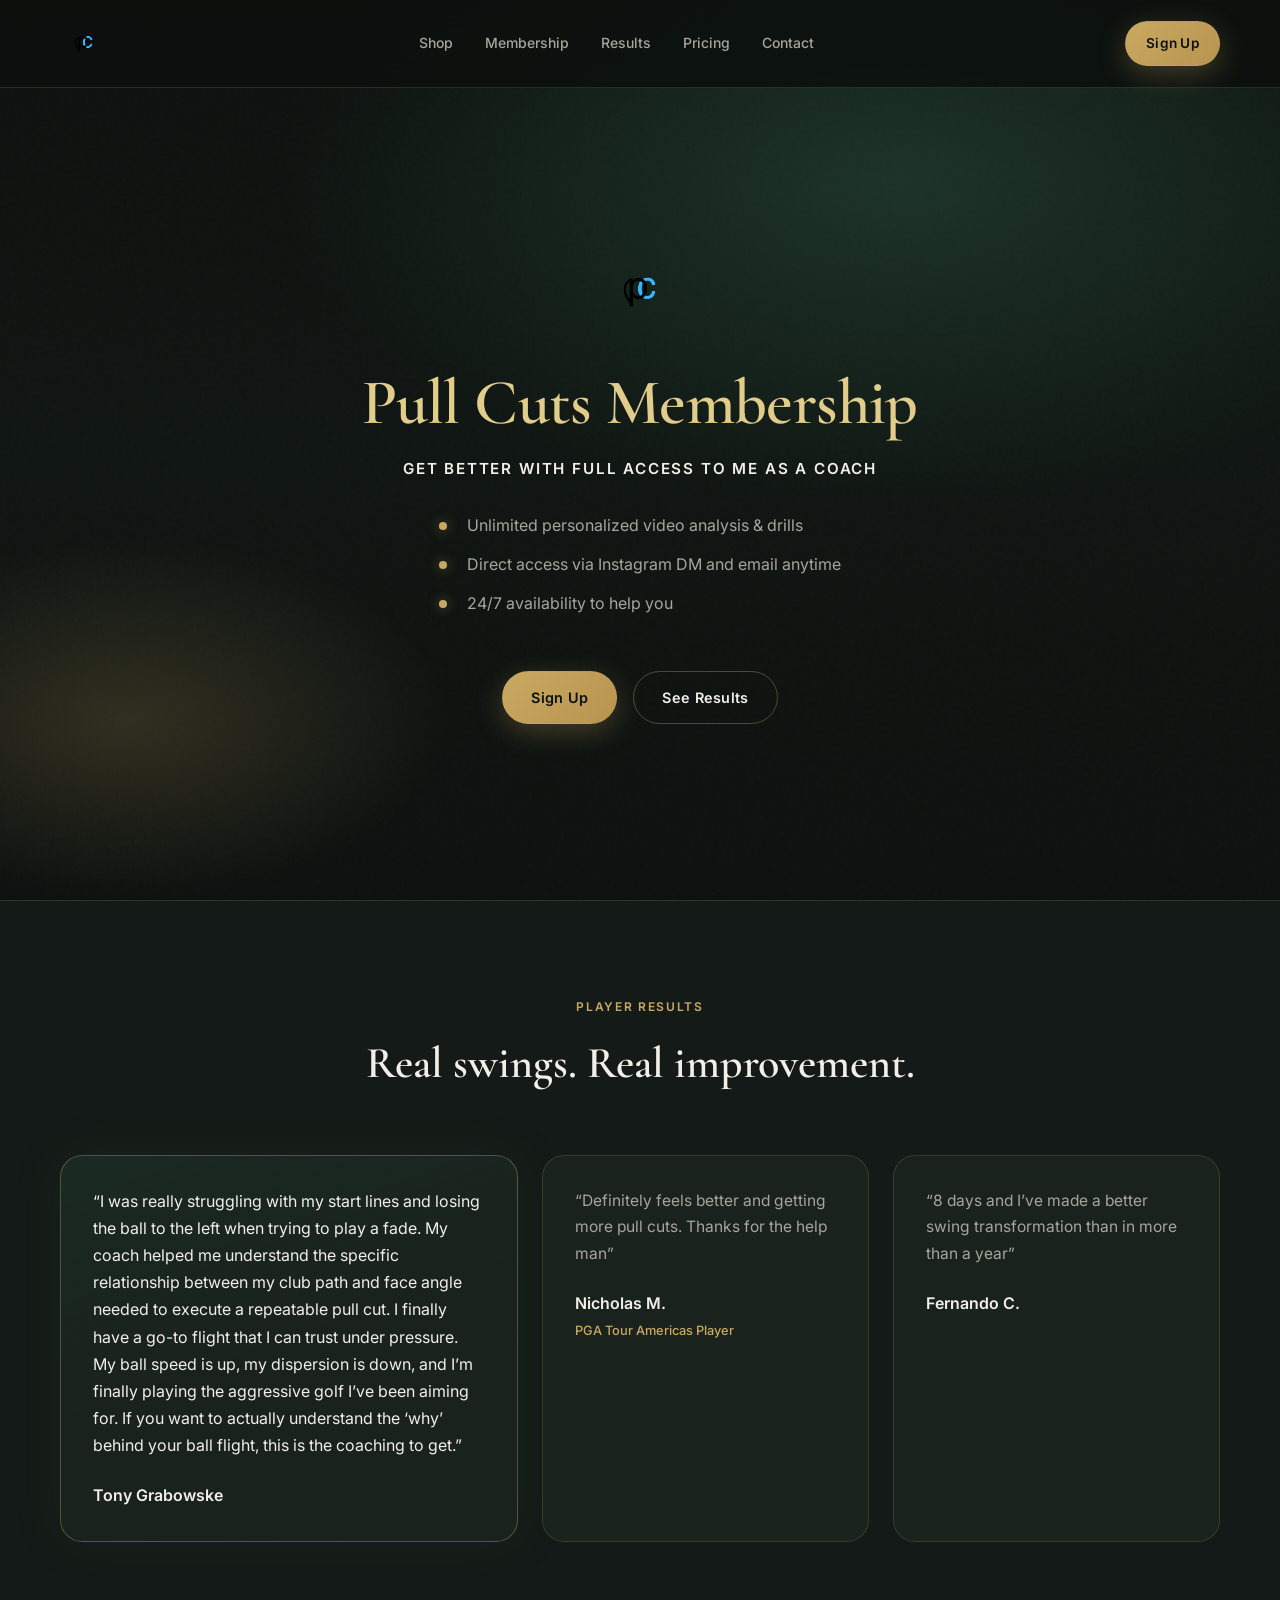
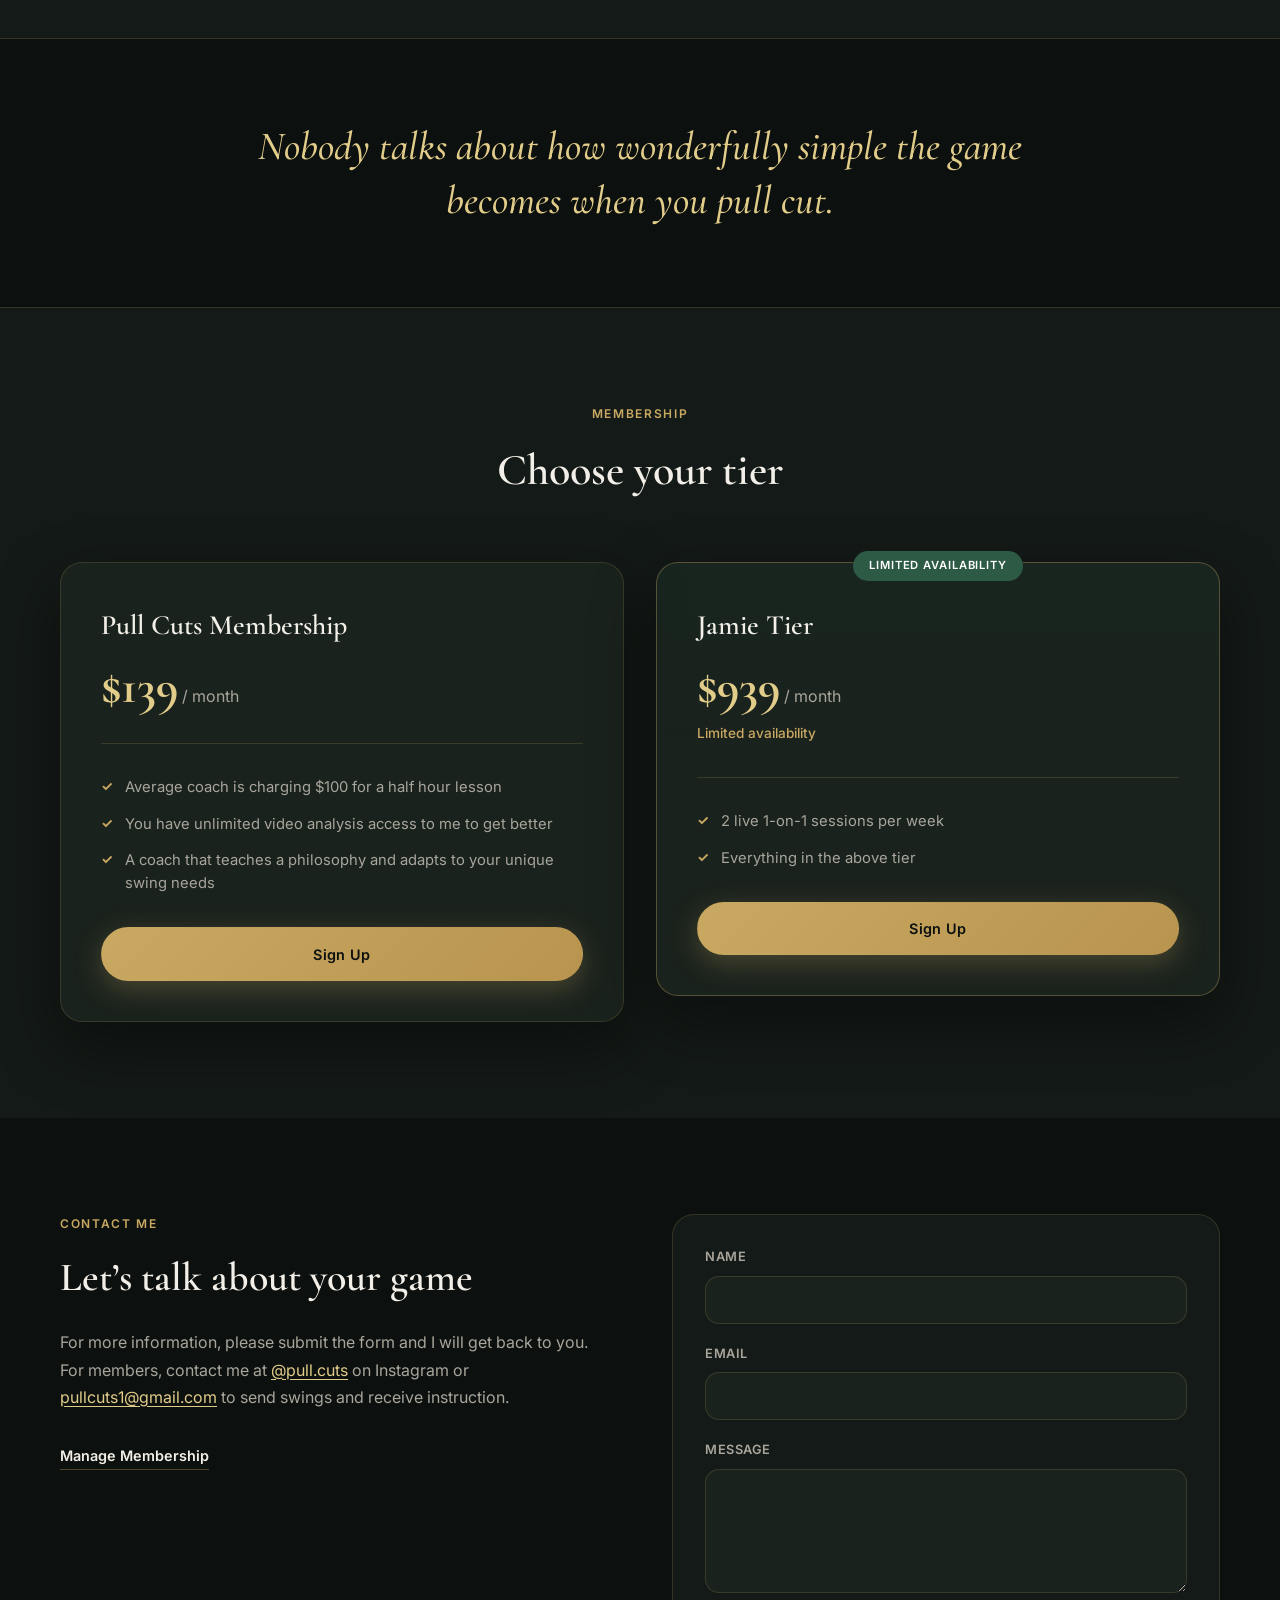
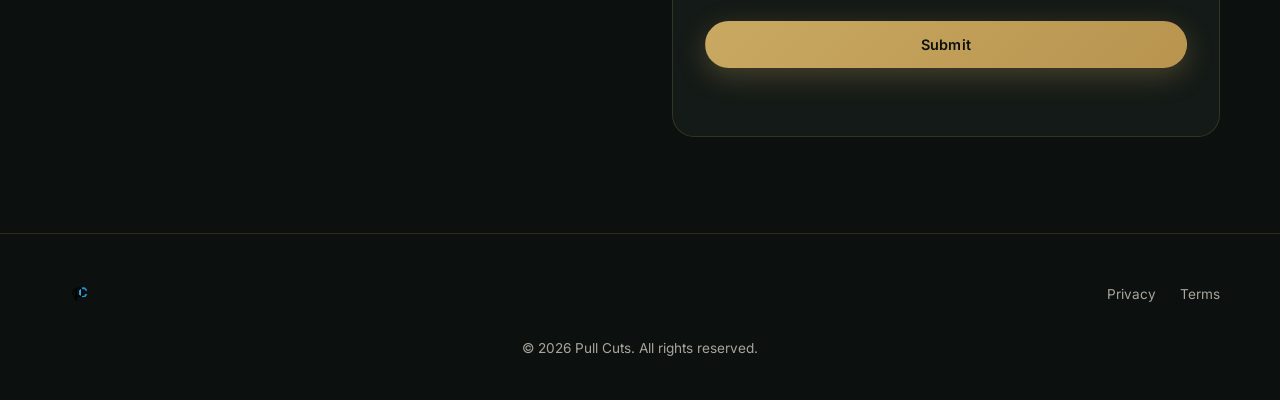
==== commit c3b4fb4b: "Restore original premium forest-green design before audit overhaul Co-authored-by: Cursor <cursorage" ====
--- a/index.html
+++ b/index.html
@@ -4,88 +4,146 @@
   <meta charset="UTF-8" />
   <meta name="viewport" content="width=device-width, initial-scale=1.0" />
   <meta name="description" content="Pull Cuts Membership — online golf coaching built around the pull cut. Unlimited video analysis, personalized drills, and direct access to your coach." />
-  <title>Pull Cuts Membership | Online Golf Coaching</title>
+  <title>Pull Cuts Membership</title>
   <link rel="canonical" href="https://pullcuts.com" />
-  <meta property="og:site_name" content="Pull Cuts" />
-  <meta property="og:title" content="Pull Cuts Membership | Online Golf Coaching" />
-  <meta property="og:type" content="website" />
-  <meta property="og:description" content="Get better with full access to pull-cut coaching. Unlimited video analysis, personalized drills, and 24/7 support." />
+  <meta property="og:title" content="Pull Cuts Membership" />
+  <meta property="og:description" content="Get better with full access to pull-cut coaching." />
   <meta property="og:image" content="https://pullcuts.com/assets/images/card.jpg" />
-  <meta property="og:url" content="https://pullcuts.com" />
-  <meta name="twitter:card" content="summary_large_image" />
   <link rel="icon" href="assets/images/logo.png" type="image/png" />
   <link rel="preconnect" href="https://fonts.googleapis.com" />
   <link rel="preconnect" href="https://fonts.gstatic.com" crossorigin />
-  <link href="https://fonts.googleapis.com/css2?family=Instrument+Sans:wght@700&family=Inter:wght@300;400;500;600;700;800;900&display=swap" rel="stylesheet" />
+  <link href="https://fonts.googleapis.com/css2?family=Cormorant+Garamond:ital,wght@0,500;0,600;0,700;1,500&family=Inter:wght@400;500;600;700&display=swap" rel="stylesheet" />
   <link rel="stylesheet" href="styles.css" />
 </head>
 <body>
-  <div class="page-bg" aria-hidden="true"></div>
+  <header class="site-header">
+    <div class="container header-inner">
+      <a href="index.html" class="logo">
+        <img src="assets/images/logo.png" alt="Pull Cuts" width="161" height="77" loading="lazy" decoding="async" />
+      </a>
+      <nav class="nav" aria-label="Main navigation">
+        <a href="https://0fpagn-va.myshopify.com/" target="_blank" rel="noopener noreferrer">Shop</a>
+        <a href="#membership">Membership</a>
+        <a href="#testimonials">Results</a>
+        <a href="#pricing">Pricing</a>
+        <a href="#contact">Contact</a>
+      </nav>
+      <a href="https://buy.stripe.com/aFaaEXbLtb37dUzg8B7ss00" class="btn btn-primary btn-sm header-cta" target="_blank" rel="noopener noreferrer">Sign Up</a>
+      <button class="menu-toggle" aria-label="Open menu" aria-expanded="false">
+        <span></span>
+        <span></span>
+      </button>
+    </div>
+  </header>
 
-  <main class="site-main">
-    <div class="inner">
-      <header class="page-header">
-        <a href="index.html" class="logo">
-          <img src="assets/images/logo.png" alt="Pull Cuts" width="176" height="84" fetchpriority="high" decoding="async" />
-        </a>
-        <a href="https://0fpagn-va.myshopify.com/" class="btn btn-outline btn-shop" target="_blank" rel="noopener noreferrer">Shop</a>
-      </header>
-
-      <section id="membership" class="block hero-block">
-        <h1 class="display-title">Pull Cuts Membership</h1>
-        <p class="lead-upper">Get better with full access to me as a coach</p>
-        <ul class="benefits-list">
+  <main>
+    <section id="membership" class="hero">
+      <div class="hero-bg" aria-hidden="true"></div>
+      <div class="container hero-content">
+        <div class="hero-logo">
+          <img src="assets/images/logo.png" alt="Pull Cuts" width="161" height="77" fetchpriority="high" decoding="async" />
+        </div>
+        <h1>Pull Cuts Membership</h1>
+        <p class="hero-subtitle">Get better with full access to me as a coach</p>
+        <ul class="hero-benefits">
           <li>Unlimited personalized video analysis &amp; drills</li>
           <li>Direct access via Instagram DM and email anytime</li>
           <li>24/7 availability to help you</li>
         </ul>
-        <div class="cta-row">
-          <a href="https://buy.stripe.com/aFaaEXbLtb37dUzg8B7ss00" class="btn btn-primary btn-lg" target="_blank" rel="noopener noreferrer">Sign Up</a>
+        <div class="hero-actions">
+          <a href="https://buy.stripe.com/aFaaEXbLtb37dUzg8B7ss00" class="btn btn-primary" target="_blank" rel="noopener noreferrer">Sign Up</a>
+          <a href="#testimonials" class="btn btn-ghost">See Results</a>
         </div>
-      </section>
+      </div>
+    </section>
 
-      <hr class="divider" />
+    <section id="testimonials" class="testimonials">
+      <div class="container">
+        <div class="section-header">
+          <p class="eyebrow">Player Results</p>
+          <h2>Real swings. Real improvement.</h2>
+        </div>
+        <div class="testimonial-grid">
+          <blockquote class="testimonial-card featured">
+            <p class="quote">&ldquo;I was really struggling with my start lines and losing the ball to the left when trying to play a fade. My coach helped me understand the specific relationship between my club path and face angle needed to execute a repeatable pull cut. I finally have a go-to flight that I can trust under pressure. My ball speed is up, my dispersion is down, and I&rsquo;m finally playing the aggressive golf I&rsquo;ve been aiming for. If you want to actually understand the &lsquo;why&rsquo; behind your ball flight, this is the coaching to get.&rdquo;</p>
+            <footer>
+              <cite>Tony Grabowske</cite>
+            </footer>
+          </blockquote>
+          <blockquote class="testimonial-card">
+            <p class="quote">&ldquo;Definitely feels better and getting more pull cuts. Thanks for the help man&rdquo;</p>
+            <footer>
+              <cite>Nicholas M.</cite>
+              <span class="role">PGA Tour Americas Player</span>
+            </footer>
+          </blockquote>
+          <blockquote class="testimonial-card">
+            <p class="quote">&ldquo;8 days and I&rsquo;ve made a better swing transformation than in more than a year&rdquo;</p>
+            <footer>
+              <cite>Fernando C.</cite>
+            </footer>
+          </blockquote>
+        </div>
+      </div>
+    </section>
 
-      <section id="testimonials" class="block">
-        <div class="testimonial-stack">
-          <p class="testimonial-text">&ldquo;I was really struggling with my start lines and losing the ball to the left when trying to play a fade. My coach helped me understand the specific relationship between my club path and face angle needed to execute a repeatable pull cut. I finally have a go-to flight that I can trust under pressure. My ball speed is up, my dispersion is down, and I&rsquo;m finally playing the aggressive golf I&rsquo;ve been aiming for. If you want to actually understand the &lsquo;why&rsquo; behind your ball flight, this is the coaching to get.&rdquo; &mdash; Tony Grabowske</p>
-          <p class="testimonial-text">&ldquo;Definitely feels better and getting more pull cuts. Thanks for the help man&rdquo; &mdash; Nicholas M. (PGA Tour Americas Player)</p>
-          <p class="testimonial-text">&ldquo;8 days and I&rsquo;ve made a better swing transformation than in more than a year&rdquo; &mdash; Fernando C.</p>
+    <section class="philosophy">
+      <div class="container philosophy-inner">
+        <p class="philosophy-quote">Nobody talks about how wonderfully simple the game becomes when you pull cut.</p>
+      </div>
+    </section>
+
+    <section id="pricing" class="pricing">
+      <div class="container">
+        <div class="section-header">
+          <p class="eyebrow">Membership</p>
+          <h2>Choose your tier</h2>
         </div>
-      </section>
+        <div class="pricing-grid">
+          <article class="pricing-card">
+            <div class="pricing-header">
+              <h3>Pull Cuts Membership</h3>
+              <div class="price">
+                <span class="amount">$139</span>
+                <span class="period">/ month</span>
+              </div>
+            </div>
+            <ul class="pricing-features">
+              <li>Average coach is charging $100 for a half hour lesson</li>
+              <li>You have unlimited video analysis access to me to get better</li>
+              <li>A coach that teaches a philosophy and adapts to your unique swing needs</li>
+            </ul>
+            <a href="https://buy.stripe.com/aFaaEXbLtb37dUzg8B7ss00" class="btn btn-primary btn-block" target="_blank" rel="noopener noreferrer">Sign Up</a>
+          </article>
 
-      <section class="block philosophy-block">
-        <h2 class="philosophy-title">Nobody talks about how wonderfully simple the game becomes when you pull cut.</h2>
-      </section>
+          <article class="pricing-card featured">
+            <div class="badge">Limited Availability</div>
+            <div class="pricing-header">
+              <h3>Jamie Tier</h3>
+              <div class="price">
+                <span class="amount">$939</span>
+                <span class="period">/ month</span>
+              </div>
+              <p class="slots">Limited availability</p>
+            </div>
+            <ul class="pricing-features">
+              <li>2 live 1-on-1 sessions per week</li>
+              <li>Everything in the above tier</li>
+            </ul>
+            <a href="https://buy.stripe.com/14A6oHeXF8UZbMr09D7ss01" class="btn btn-primary btn-block" target="_blank" rel="noopener noreferrer">Sign Up</a>
+          </article>
+        </div>
+      </div>
+    </section>
 
-      <section id="pricing" class="block pricing-block">
-        <div class="tier">
-          <p class="tier-copy"><span class="tier-price">$139 / month</span><br />- average coach is charging $100 for a half hour lesson<br />- you have unlimited video analysis access to me to get better<br />- a coach that teaches a philosophy and adapts to your unique swing needs</p>
-          <a href="https://buy.stripe.com/aFaaEXbLtb37dUzg8B7ss00" class="btn btn-primary btn-lg" target="_blank" rel="noopener noreferrer">Sign Up</a>
+    <section id="contact" class="contact">
+      <div class="container contact-grid">
+        <div class="contact-info">
+          <p class="eyebrow">Contact Me</p>
+          <h2>Let&rsquo;s talk about your game</h2>
+          <p class="contact-desc">For more information, please submit the form and I will get back to you. For members, contact me at <a href="https://instagram.com/pull.cuts" target="_blank" rel="noopener noreferrer">@pull.cuts</a> on Instagram or <a href="mailto:pullcuts1@gmail.com">pullcuts1@gmail.com</a> to send swings and receive instruction.</p>
+          <a href="https://billing.stripe.com/p/login/aFaaEXbLtb37dUzg8B7ss00" class="manage-link" target="_blank" rel="noopener noreferrer">Manage Membership</a>
         </div>
-
-        <div class="tier tier-featured">
-          <p class="tier-label">Jamie Tier</p>
-          <p class="tier-copy tier-copy-gold"><span class="tier-price">$939 / month</span> (limited availability)<br />- 2 live 1-on-1 sessions per week<br />- everything in the above tier</p>
-          <a href="https://buy.stripe.com/14A6oHeXF8UZbMr09D7ss01" class="btn btn-primary btn-lg" target="_blank" rel="noopener noreferrer">Sign Up</a>
-        </div>
-      </section>
-
-      <section id="faq" class="block faq-block">
-        <details class="faq-item">
-          <summary>Can I cancel anytime?</summary>
-          <p>Yes — manage your subscription through the Stripe billing portal before your next billing cycle.</p>
-        </details>
-        <details class="faq-item">
-          <summary>How fast do you respond?</summary>
-          <p>Most swing reviews are returned within 24–48 hours.</p>
-        </details>
-      </section>
-
-      <section id="contact" class="block contact-block">
-        <h2 class="section-title">Contact Me</h2>
-        <p class="body-text">For more information, please submit the form below and I will get back to you. For members, contact me at <a href="https://instagram.com/pull.cuts" target="_blank" rel="noopener noreferrer">@pull.cuts</a> on Instagram or <a href="mailto:pullcuts1@gmail.com">pullcuts1@gmail.com</a> to send swings and receive instruction.</p>
-
         <form class="contact-form" id="contact-form" action="https://formsubmit.co/pullcuts1@gmail.com" method="POST" novalidate>
           <input type="hidden" name="_subject" value="Pull Cuts Inquiry" />
           <input type="hidden" name="_captcha" value="false" />
@@ -103,32 +161,25 @@
             <label for="message">Message</label>
             <textarea id="message" name="message" rows="5" required></textarea>
           </div>
-          <button type="submit" class="btn btn-primary btn-lg btn-block">Submit</button>
+          <button type="submit" class="btn btn-primary btn-block">Submit</button>
           <p class="form-status" id="form-status" role="status" aria-live="polite"></p>
         </form>
+      </div>
+    </section>
+  </main>
 
-        <ul class="social-row">
-          <li>
-            <a href="https://instagram.com/pull.cuts" target="_blank" rel="noopener noreferrer" aria-label="Instagram">
-              <svg width="18" height="18" viewBox="0 0 24 24" fill="currentColor" aria-hidden="true"><path d="M12 2.163c3.204 0 3.584.012 4.85.07 3.252.148 4.771 1.691 4.919 4.919.058 1.265.069 1.645.069 4.849 0 3.205-.012 3.584-.069 4.849-.149 3.225-1.664 4.771-4.919 4.919-1.266.058-1.644.07-4.85.07-3.204 0-3.584-.012-4.849-.07-3.26-.149-4.771-1.699-4.919-4.92-.058-1.265-.07-1.644-.07-4.849 0-3.204.013-3.583.07-4.849.149-3.227 1.664-4.771 4.919-4.919 1.266-.057 1.645-.069 4.849-.069zM12 0C8.741 0 8.333.014 7.053.072 2.695.272.273 2.69.073 7.052.014 8.333 0 8.741 0 12c0 3.259.014 3.668.072 4.948.2 4.358 2.618 6.78 6.98 6.98C8.333 23.986 8.741 24 12 24c3.259 0 3.668-.014 4.948-.072 4.354-.2 6.782-2.618 6.979-6.98.059-1.28.073-1.689.073-4.948 0-3.259-.014-3.667-.072-4.947-.196-4.354-2.617-6.78-6.979-6.98C15.668.014 15.259 0 12 0zm0 5.838a6.162 6.162 0 100 12.324 6.162 6.162 0 000-12.324zM12 16a4 4 0 110-8 4 4 0 010 8zm6.406-11.845a1.44 1.44 0 100 2.881 1.44 1.44 0 000-2.881z"/></svg>
-            </a>
-          </li>
-        </ul>
-
-        <a href="https://billing.stripe.com/p/login/aFaaEXbLtb37dUzg8B7ss00" class="btn btn-outline btn-manage" target="_blank" rel="noopener noreferrer">Manage Membership</a>
-      </section>
-
-      <hr class="divider" />
-
-      <footer class="page-footer">
-        <nav class="footer-legal" aria-label="Legal">
-          <a href="privacy.html">Privacy</a>
-          <a href="terms.html">Terms</a>
-        </nav>
-        <p class="copyright">&copy; <span id="year"></span> Pull Cuts. All rights reserved.</p>
-      </footer>
+  <footer class="site-footer">
+    <div class="container footer-inner">
+      <a href="index.html" class="footer-brand">
+        <img src="assets/images/logo.png" alt="Pull Cuts" width="120" height="57" loading="lazy" decoding="async" />
+      </a>
+      <nav class="footer-legal" aria-label="Legal">
+        <a href="privacy.html">Privacy</a>
+        <a href="terms.html">Terms</a>
+      </nav>
+      <p class="copyright">&copy; <span id="year"></span> Pull Cuts. All rights reserved.</p>
     </div>
-  </main>
+  </footer>
 
   <script src="script.js"></script>
 </body>
--- a/styles.css
+++ b/styles.css
@@ -1,19 +1,23 @@
 :root {
-  --cyan: #1eb7e8;
-  --cyan-bright: rgba(30, 183, 232, 0.93);
-  --sky: #66b1e8;
-  --tan: #b89c82;
-  --tan-light: #e6cbb3;
-  --gold: rgba(240, 218, 141, 0.77);
-  --testimonial: rgba(177, 227, 172, 0.86);
-  --text: rgba(255, 255, 255, 0.92);
-  --text-soft: rgba(255, 255, 255, 0.77);
-  --text-muted: rgba(255, 255, 255, 0.68);
-  --charcoal: #2b2729;
-  --btn-text: #5c4c3e;
-  --max-width: 40rem;
+  --bg-deep: #0c100e;
+  --bg-card: #141a17;
+  --bg-elevated: #1a221d;
+  --border: rgba(201, 169, 98, 0.18);
+  --border-strong: rgba(201, 169, 98, 0.35);
+  --gold: #c9a962;
+  --gold-light: #e2cc8a;
+  --green: #2d5a45;
+  --green-muted: #1e3d30;
+  --text: #f2efe8;
+  --text-muted: #a8a59c;
+  --white: #ffffff;
+  --shadow: 0 24px 64px rgba(0, 0, 0, 0.45);
+  --radius: 14px;
+  --radius-lg: 22px;
+  --font-display: "Cormorant Garamond", Georgia, serif;
   --font-body: "Inter", system-ui, sans-serif;
-  --font-display: "Instrument Sans", "Inter", system-ui, sans-serif;
+  --max-width: 1160px;
+  --header-height: 88px;
 }
 
 *,
@@ -29,7 +33,7 @@
 }
 
 [id] {
-  scroll-margin-top: 2rem;
+  scroll-margin-top: calc(var(--header-height) + 1rem);
 }
 
 @media (prefers-reduced-motion: reduce) {
@@ -50,12 +54,10 @@
 
 body {
   font-family: var(--font-body);
+  background: var(--bg-deep);
   color: var(--text);
   line-height: 1.6;
-  min-height: 100vh;
-  overflow-x: hidden;
   -webkit-font-smoothing: antialiased;
-  background: #1d1b24;
 }
 
 img {
@@ -64,187 +66,27 @@
 }
 
 a {
-  color: var(--sky);
-  text-decoration: underline;
-  text-underline-offset: 3px;
+  color: var(--gold-light);
+  text-decoration: none;
   transition: color 0.2s ease;
 }
 
 a:hover {
-  color: #fff;
-}
-
-.page-bg {
-  position: fixed;
-  inset: 0;
-  z-index: 0;
-  background:
-    linear-gradient(360deg, rgba(35, 33, 41, 0.92) 0%, rgba(29, 27, 36, 0.78) 100%),
-    url("assets/images/bg.png") center / cover no-repeat;
-  pointer-events: none;
-}
-
-.site-main {
-  position: relative;
-  z-index: 1;
-  display: flex;
-  justify-content: center;
-  padding: 3.5rem 1.5rem 5rem;
-}
-
-.inner {
-  width: min(100%, var(--max-width));
-}
-
-.block {
-  margin-top: 2.25rem;
-}
-
-.block:first-of-type {
-  margin-top: 0;
-}
-
-.page-header {
-  display: flex;
-  flex-direction: column;
-  align-items: center;
-  gap: 2.25rem;
-  margin-bottom: 2.25rem;
-}
-
-.logo img {
-  height: clamp(4.5rem, 14vw, 5.5rem);
-  width: auto;
+  color: var(--white);
+}
+
+.container {
+  width: min(100% - 2.5rem, var(--max-width));
   margin-inline: auto;
 }
 
-.divider {
-  border: 0;
-  border-top: 1px dashed rgba(255, 255, 255, 0.17);
-  margin: 2.5rem 0;
-}
-
-/* Typography */
-
-.display-title {
-  font-family: var(--font-body);
-  font-size: clamp(2.25rem, 7vw, 3rem);
-  font-weight: 600;
-  line-height: 1.15;
-  letter-spacing: -0.02em;
-  text-align: center;
-  color: var(--cyan-bright);
-  margin-bottom: 2rem;
-}
-
-.lead-upper,
-.benefits-list li {
-  font-family: var(--font-display);
-  font-size: clamp(1rem, 2.8vw, 1.375rem);
-  font-weight: 700;
-  line-height: 1.35;
+.eyebrow {
+  font-size: 0.75rem;
+  font-weight: 600;
   letter-spacing: 0.14em;
-  text-transform: uppercase;
-  color: rgba(255, 255, 255, 0.86);
-}
-
-.lead-upper {
-  text-align: center;
-  margin-bottom: 1.5rem;
-}
-
-.benefits-list {
-  list-style: none;
-  margin-bottom: 2.75rem;
-}
-
-.benefits-list li {
-  margin-bottom: 0.5rem;
-}
-
-.benefits-list li::before {
-  content: "- ";
-}
-
-.philosophy-title,
-.section-title {
-  font-family: var(--font-body);
-  font-size: clamp(1.65rem, 4.5vw, 2.125rem);
-  font-weight: 400;
-  line-height: 1.35;
-  text-align: center;
-  color: var(--sky);
-}
-
-.section-title {
-  margin-bottom: 1.25rem;
-}
-
-.body-text {
-  font-size: 1.125rem;
-  line-height: 1.75;
-  font-weight: 500;
-  color: var(--text-soft);
-  margin-bottom: 2rem;
-}
-
-/* Testimonials */
-
-.testimonial-stack {
-  display: flex;
-  flex-direction: column;
-  gap: 2rem;
-}
-
-.testimonial-text {
-  font-family: var(--font-display);
-  font-size: clamp(0.95rem, 2.5vw, 1.125rem);
-  font-weight: 700;
-  line-height: 1.35;
-  letter-spacing: 0.12em;
-  text-transform: uppercase;
-  color: var(--testimonial);
-}
-
-/* Pricing */
-
-.tier {
-  text-align: left;
-  margin-bottom: 2.75rem;
-}
-
-.tier-label {
-  font-family: var(--font-display);
-  font-size: 1.125rem;
-  font-weight: 700;
-  letter-spacing: 0.12em;
   text-transform: uppercase;
   color: var(--gold);
   margin-bottom: 0.75rem;
-}
-
-.tier-copy {
-  font-size: 1.125rem;
-  line-height: 1.75;
-  font-weight: 500;
-  color: var(--text-soft);
-  margin-bottom: 2rem;
-}
-
-.tier-copy-gold {
-  color: var(--gold);
-  font-weight: 700;
-}
-
-.tier-price {
-  font-size: 1.25rem;
-}
-
-/* Buttons */
-
-.cta-row {
-  display: flex;
-  justify-content: center;
 }
 
 .btn {
@@ -252,97 +94,454 @@
   align-items: center;
   justify-content: center;
   gap: 0.5rem;
-  border-radius: 1.75rem;
+  padding: 0.9rem 1.75rem;
+  border-radius: 999px;
   font-family: var(--font-body);
-  font-weight: 900;
-  letter-spacing: 0.05em;
-  text-transform: uppercase;
-  text-decoration: none;
-  border: 2px solid transparent;
+  font-size: 0.9rem;
+  font-weight: 600;
+  letter-spacing: 0.02em;
+  border: 1px solid transparent;
   cursor: pointer;
-  transition: transform 0.25s ease, background 0.25s ease, border-color 0.25s ease;
+  transition: transform 0.2s ease, background 0.2s ease, border-color 0.2s ease, box-shadow 0.2s ease;
 }
 
 .btn:hover {
-  transform: scale(0.975);
-  color: var(--btn-text);
+  transform: translateY(-1px);
 }
 
 .btn-primary {
-  background: linear-gradient(215deg, var(--tan-light) 0%, #65adf0 100%);
-  color: var(--btn-text);
-  box-shadow: 0 12px 40px rgba(101, 173, 240, 0.22);
-}
-
-.btn-lg {
-  min-width: 14rem;
-  min-height: 4.25rem;
-  padding: 0 2rem;
-  font-size: 1rem;
+  background: linear-gradient(135deg, var(--gold) 0%, #b8944f 100%);
+  color: var(--bg-deep);
+  box-shadow: 0 8px 28px rgba(201, 169, 98, 0.28);
+}
+
+.btn-primary:hover {
+  color: var(--bg-deep);
+  box-shadow: 0 12px 36px rgba(201, 169, 98, 0.38);
+}
+
+.btn-ghost {
+  background: transparent;
+  color: var(--text);
+  border-color: var(--border-strong);
+}
+
+.btn-ghost:hover {
+  background: rgba(255, 255, 255, 0.04);
+  color: var(--white);
+}
+
+.btn-sm {
+  padding: 0.65rem 1.25rem;
+  font-size: 0.85rem;
 }
 
 .btn-block {
   width: 100%;
 }
 
-.btn-outline {
-  background: transparent;
-  color: #fff;
-  border-color: rgba(255, 255, 255, 0.17);
-  font-weight: 400;
+.site-header {
+  position: fixed;
+  top: 0;
+  left: 0;
+  right: 0;
+  z-index: 100;
+  height: var(--header-height);
+  background: rgba(12, 16, 14, 0.88);
+  backdrop-filter: blur(16px);
+  border-bottom: 1px solid var(--border);
+}
+
+.header-inner {
+  display: flex;
+  align-items: center;
+  justify-content: space-between;
+  height: 100%;
+  gap: 1.5rem;
+}
+
+.logo {
+  display: flex;
+  align-items: center;
+  flex-shrink: 0;
+}
+
+.logo img {
+  height: 48px;
+  width: auto;
+}
+
+.nav {
+  display: flex;
+  gap: 2rem;
+}
+
+.nav a {
+  color: var(--text-muted);
+  font-size: 0.875rem;
+  font-weight: 500;
+}
+
+.nav a:hover {
+  color: var(--text);
+}
+
+.menu-toggle {
+  display: none;
+  flex-direction: column;
+  gap: 6px;
+  background: none;
+  border: none;
+  cursor: pointer;
+  padding: 4px;
+}
+
+.menu-toggle span {
+  display: block;
+  width: 22px;
+  height: 2px;
+  background: var(--text);
+  border-radius: 2px;
+  transition: transform 0.2s ease, opacity 0.2s ease;
+}
+
+.hero {
+  position: relative;
+  min-height: 100vh;
+  display: flex;
+  align-items: center;
+  padding: calc(var(--header-height) + 4rem) 0 5rem;
+  overflow: hidden;
+}
+
+.hero-bg {
+  position: absolute;
+  inset: 0;
+  background:
+    radial-gradient(ellipse 80% 60% at 70% 20%, rgba(45, 90, 69, 0.45) 0%, transparent 60%),
+    radial-gradient(ellipse 50% 40% at 10% 80%, rgba(201, 169, 98, 0.18) 0%, transparent 50%),
+    linear-gradient(180deg, var(--bg-deep) 0%, #0f1512 50%, var(--bg-deep) 100%);
+}
+
+.hero-bg::after {
+  content: "";
+  position: absolute;
+  inset: 0;
+  background-image: url("data:image/svg+xml,%3Csvg viewBox='0 0 256 256' xmlns='http://www.w3.org/2000/svg'%3E%3Cfilter id='n'%3E%3CfeTurbulence type='fractalNoise' baseFrequency='0.85' numOctaves='4' stitchTiles='stitch'/%3E%3C/filter%3E%3Crect width='100%25' height='100%25' filter='url(%23n)' opacity='0.04'/%3E%3C/svg%3E");
+  opacity: 0.5;
+  pointer-events: none;
+}
+
+.hero-content {
+  position: relative;
+  max-width: 760px;
+  margin-inline: auto;
+  text-align: center;
+}
+
+.hero-logo {
+  display: flex;
+  justify-content: center;
+  margin-bottom: 2rem;
+}
+
+.hero-logo img {
+  height: clamp(64px, 12vw, 88px);
+  width: auto;
+}
+
+.hero h1 {
+  font-family: var(--font-display);
+  font-size: clamp(2.5rem, 6vw, 4rem);
+  font-weight: 600;
+  line-height: 1.08;
+  letter-spacing: -0.01em;
+  color: var(--gold-light);
+  margin-bottom: 1.25rem;
+}
+
+.hero-subtitle {
+  font-size: 0.95rem;
+  font-weight: 600;
   letter-spacing: 0.12em;
-  font-size: 0.875rem;
-  min-height: 3rem;
-  padding: 0 1.5rem;
+  text-transform: uppercase;
+  color: var(--text);
+  margin-bottom: 2rem;
+}
+
+.hero-benefits {
+  list-style: none;
+  margin-bottom: 2.5rem;
+  display: inline-block;
+  text-align: left;
+}
+
+.hero-benefits li {
+  position: relative;
+  padding-left: 1.75rem;
+  margin-bottom: 0.85rem;
+  font-size: 1rem;
+  color: var(--text-muted);
+}
+
+.hero-benefits li::before {
+  content: "";
+  position: absolute;
+  left: 0;
+  top: 0.55em;
+  width: 8px;
+  height: 8px;
+  border-radius: 50%;
+  background: var(--gold);
+  box-shadow: 0 0 12px rgba(201, 169, 98, 0.5);
+}
+
+.hero-actions {
+  display: flex;
+  flex-wrap: wrap;
+  gap: 1rem;
+  justify-content: center;
+}
+
+.section-header {
+  text-align: center;
+  margin-bottom: 3.5rem;
+}
+
+.section-header h2 {
+  font-family: var(--font-display);
+  font-size: clamp(2rem, 4vw, 2.75rem);
+  font-weight: 600;
+}
+
+.testimonials {
+  padding: 6rem 0;
+  background: var(--bg-card);
+  border-block: 1px solid var(--border);
+}
+
+.testimonial-grid {
+  display: grid;
+  grid-template-columns: 1.4fr 1fr 1fr;
+  gap: 1.5rem;
+  align-items: start;
+}
+
+.testimonial-card {
+  background: var(--bg-elevated);
+  border: 1px solid var(--border);
+  border-radius: var(--radius-lg);
+  padding: 2rem;
+  height: 100%;
+}
+
+.testimonial-card.featured {
+  border-color: var(--border-strong);
+  background: linear-gradient(160deg, rgba(45, 90, 69, 0.25) 0%, var(--bg-elevated) 50%);
+  box-shadow: 0 0 48px rgba(45, 90, 69, 0.15);
+}
+
+.testimonial-card .quote {
+  font-size: 0.975rem;
+  line-height: 1.7;
+  color: var(--text-muted);
+  margin-bottom: 1.5rem;
+}
+
+.testimonial-card.featured .quote {
+  font-size: 1rem;
+  color: var(--text);
+}
+
+.testimonial-card cite {
+  font-style: normal;
+  font-weight: 600;
+  color: var(--text);
+  display: block;
+}
+
+.testimonial-card .role {
+  display: block;
+  font-size: 0.8rem;
+  color: var(--gold);
+  margin-top: 0.25rem;
+  font-weight: 500;
+}
+
+.philosophy {
+  padding: 5rem 0;
+}
+
+.philosophy-inner {
+  text-align: center;
+  max-width: 800px;
+  margin-inline: auto;
+}
+
+.philosophy-quote {
+  font-family: var(--font-display);
+  font-size: clamp(1.75rem, 3.5vw, 2.5rem);
+  font-weight: 500;
+  font-style: italic;
+  line-height: 1.35;
+  color: var(--gold-light);
+}
+
+.pricing {
+  padding: 6rem 0;
+  background: var(--bg-card);
+  border-top: 1px solid var(--border);
+}
+
+.pricing-grid {
+  display: grid;
+  grid-template-columns: repeat(2, 1fr);
+  gap: 2rem;
+  align-items: start;
+}
+
+.pricing-card {
+  position: relative;
+  background: var(--bg-elevated);
+  border: 1px solid var(--border);
+  border-radius: var(--radius-lg);
+  padding: 2.5rem;
+  box-shadow: var(--shadow);
+}
+
+.pricing-card.featured {
+  border-color: var(--border-strong);
+  background: linear-gradient(180deg, rgba(45, 90, 69, 0.18) 0%, var(--bg-elevated) 40%);
+}
+
+.pricing-card .badge {
+  position: absolute;
+  top: -12px;
+  left: 50%;
+  transform: translateX(-50%);
+  background: var(--green);
+  color: var(--white);
+  font-size: 0.7rem;
+  font-weight: 600;
+  letter-spacing: 0.08em;
+  text-transform: uppercase;
+  padding: 0.4rem 1rem;
   border-radius: 999px;
-}
-
-.btn-outline:hover {
-  border-color: #fff;
-  color: #fff;
-}
-
-.btn-shop {
-  align-self: center;
-}
-
-.btn-manage {
-  margin-top: 2rem;
-}
-
-/* FAQ */
-
-.faq-block {
-  opacity: 0.9;
-}
-
-.faq-item {
-  border-top: 1px dashed rgba(255, 255, 255, 0.12);
-  padding: 1rem 0;
-}
-
-.faq-item summary {
-  cursor: pointer;
-  font-weight: 600;
-  color: var(--text-soft);
+  white-space: nowrap;
+}
+
+.pricing-header {
+  margin-bottom: 2rem;
+  padding-bottom: 2rem;
+  border-bottom: 1px solid var(--border);
+}
+
+.pricing-header h3 {
+  font-family: var(--font-display);
+  font-size: 1.75rem;
+  font-weight: 600;
+  margin-bottom: 1rem;
+}
+
+.price {
+  display: flex;
+  align-items: baseline;
+  gap: 0.25rem;
+}
+
+.price .amount {
+  font-family: var(--font-display);
+  font-size: 3rem;
+  font-weight: 700;
+  color: var(--gold-light);
+  line-height: 1;
+}
+
+.price .period {
+  font-size: 1rem;
+  color: var(--text-muted);
+}
+
+.slots {
+  margin-top: 0.75rem;
+  font-size: 0.85rem;
+  color: var(--gold);
+  font-weight: 500;
+}
+
+.pricing-features {
   list-style: none;
-}
-
-.faq-item summary::-webkit-details-marker {
-  display: none;
-}
-
-.faq-item p {
-  margin-top: 0.75rem;
-  color: var(--text-muted);
-  font-size: 0.95rem;
-  line-height: 1.6;
-}
-
-/* Form */
+  margin-bottom: 2rem;
+}
+
+.pricing-features li {
+  position: relative;
+  padding-left: 1.5rem;
+  margin-bottom: 0.85rem;
+  font-size: 0.925rem;
+  color: var(--text-muted);
+  line-height: 1.55;
+}
+
+.pricing-features li::before {
+  content: "✓";
+  position: absolute;
+  left: 0;
+  color: var(--gold);
+  font-weight: 700;
+  font-size: 0.85rem;
+}
+
+.contact {
+  padding: 6rem 0;
+}
+
+.contact-grid {
+  display: grid;
+  grid-template-columns: 1fr 1fr;
+  gap: 4rem;
+  align-items: start;
+}
+
+.contact-info h2 {
+  font-family: var(--font-display);
+  font-size: clamp(2rem, 3.5vw, 2.5rem);
+  font-weight: 600;
+  margin-bottom: 1.25rem;
+}
+
+.contact-desc {
+  color: var(--text-muted);
+  margin-bottom: 2rem;
+  line-height: 1.7;
+}
+
+.contact-desc a {
+  color: var(--gold-light);
+  text-decoration: underline;
+  text-underline-offset: 3px;
+}
+
+.manage-link {
+  display: inline-flex;
+  align-items: center;
+  font-weight: 600;
+  font-size: 0.9rem;
+  color: var(--text);
+  border-bottom: 1px solid var(--border-strong);
+  padding-bottom: 2px;
+}
+
+.manage-link:hover {
+  color: var(--gold-light);
+  border-color: var(--gold);
+}
 
 .contact-form {
-  margin-top: 1rem;
+  background: var(--bg-card);
+  border: 1px solid var(--border);
+  border-radius: var(--radius-lg);
+  padding: 2rem;
 }
 
 .form-group {
@@ -351,39 +550,37 @@
 
 .form-group label {
   display: block;
-  font-size: 0.875rem;
-  font-weight: 400;
-  letter-spacing: 0.12em;
+  font-size: 0.8rem;
+  font-weight: 600;
+  letter-spacing: 0.04em;
   text-transform: uppercase;
-  color: #fff;
+  color: var(--text-muted);
   margin-bottom: 0.5rem;
 }
 
 .form-group input,
 .form-group textarea {
   width: 100%;
-  padding: 0.9rem 1.1rem;
-  background: transparent;
-  border: 2px solid rgba(255, 255, 255, 0.17);
-  border-radius: 1.5rem;
-  color: var(--text-soft);
+  padding: 0.85rem 1rem;
+  background: var(--bg-elevated);
+  border: 1px solid var(--border);
+  border-radius: var(--radius);
+  color: var(--text);
   font-family: var(--font-body);
-  font-size: 1rem;
-  font-weight: 300;
+  font-size: 0.95rem;
   transition: border-color 0.2s ease, box-shadow 0.2s ease;
 }
 
 .form-group input:focus,
 .form-group textarea:focus {
   outline: none;
-  border-color: #fff;
-  box-shadow: 0 0 0 1px #fff;
+  border-color: var(--gold);
+  box-shadow: 0 0 0 3px rgba(201, 169, 98, 0.15);
 }
 
 .form-group textarea {
   resize: vertical;
-  min-height: 10rem;
-  line-height: 1.75;
+  min-height: 120px;
 }
 
 .form-status {
@@ -409,64 +606,46 @@
   overflow: hidden;
 }
 
-/* Social + footer */
-
-.social-row {
-  list-style: none;
-  display: flex;
-  justify-content: center;
+.site-footer {
+  padding: 2.5rem 0;
+  border-top: 1px solid var(--border);
+  background: var(--bg-deep);
+}
+
+.footer-inner {
+  display: flex;
+  align-items: center;
+  justify-content: space-between;
   gap: 1rem;
-  margin-top: 2.5rem;
-}
-
-.social-row a {
-  display: inline-flex;
-  align-items: center;
-  justify-content: center;
-  width: 2.5rem;
-  height: 2.5rem;
-  border: 2px solid rgba(255, 255, 255, 0.17);
-  border-radius: 50%;
-  color: #fff;
-  text-decoration: none;
-  transition: transform 0.25s ease, border-color 0.25s ease;
-}
-
-.social-row a:hover {
-  transform: scale(0.94);
-  border-color: #fff;
-  color: #fff;
-}
-
-.page-footer {
-  text-align: center;
+  flex-wrap: wrap;
+}
+
+.footer-brand img {
+  height: 40px;
+  width: auto;
+  opacity: 0.9;
 }
 
 .footer-legal {
   display: flex;
-  justify-content: center;
   gap: 1.5rem;
-  margin-bottom: 1rem;
 }
 
 .footer-legal a {
   font-size: 0.85rem;
   color: var(--text-muted);
-  text-decoration: none;
 }
 
 .copyright {
-  font-size: 0.9rem;
-  font-weight: 300;
-  color: var(--text-muted);
-}
-
-/* Legal pages */
+  font-size: 0.85rem;
+  color: var(--text-muted);
+  width: 100%;
+  text-align: center;
+  margin-top: 0.5rem;
+}
 
 .legal-page {
-  position: relative;
-  z-index: 1;
-  padding: 5rem 1.5rem 6rem;
+  padding: calc(var(--header-height) + 4rem) 0 6rem;
 }
 
 .legal-content {
@@ -475,10 +654,11 @@
 }
 
 .legal-content h1 {
+  font-family: var(--font-display);
   font-size: clamp(2rem, 4vw, 2.75rem);
   font-weight: 600;
   margin-bottom: 0.5rem;
-  color: var(--cyan-bright);
+  color: var(--gold-light);
 }
 
 .legal-updated {
@@ -495,7 +675,7 @@
   font-size: 1.25rem;
   font-weight: 600;
   margin-bottom: 0.75rem;
-  color: var(--sky);
+  color: var(--gold);
 }
 
 .legal-content p,
@@ -513,25 +693,59 @@
 .legal-back {
   margin-top: 3rem;
   padding-top: 2rem;
-  border-top: 1px dashed rgba(255, 255, 255, 0.17);
-}
-
-.eyebrow {
-  font-size: 0.75rem;
-  font-weight: 600;
-  letter-spacing: 0.14em;
-  text-transform: uppercase;
-  color: var(--cyan);
-  margin-bottom: 0.75rem;
-}
-
-@media (max-width: 736px) {
-  .site-main {
-    padding-top: 2.5rem;
-  }
-
-  .btn-lg {
-    width: 100%;
-    max-width: 16rem;
-  }
-}
+  border-top: 1px solid var(--border);
+}
+
+@media (max-width: 900px) {
+  .testimonial-grid,
+  .pricing-grid,
+  .contact-grid {
+    grid-template-columns: 1fr;
+    gap: 2.5rem;
+  }
+}
+
+@media (max-width: 768px) {
+  .nav {
+    display: none;
+    position: absolute;
+    top: var(--header-height);
+    left: 0;
+    right: 0;
+    flex-direction: column;
+    gap: 0;
+    background: rgba(12, 16, 14, 0.97);
+    border-bottom: 1px solid var(--border);
+    padding: 1rem 0;
+  }
+
+  .nav.open {
+    display: flex;
+  }
+
+  .nav a {
+    padding: 0.85rem 1.25rem;
+    border-bottom: 1px solid var(--border);
+  }
+
+  .header-cta {
+    display: none;
+  }
+
+  .menu-toggle {
+    display: flex;
+  }
+
+  .menu-toggle[aria-expanded="true"] span:first-child {
+    transform: translateY(4px) rotate(45deg);
+  }
+
+  .menu-toggle[aria-expanded="true"] span:last-child {
+    transform: translateY(-4px) rotate(-45deg);
+  }
+
+  .footer-inner {
+    flex-direction: column;
+    text-align: center;
+  }
+}
